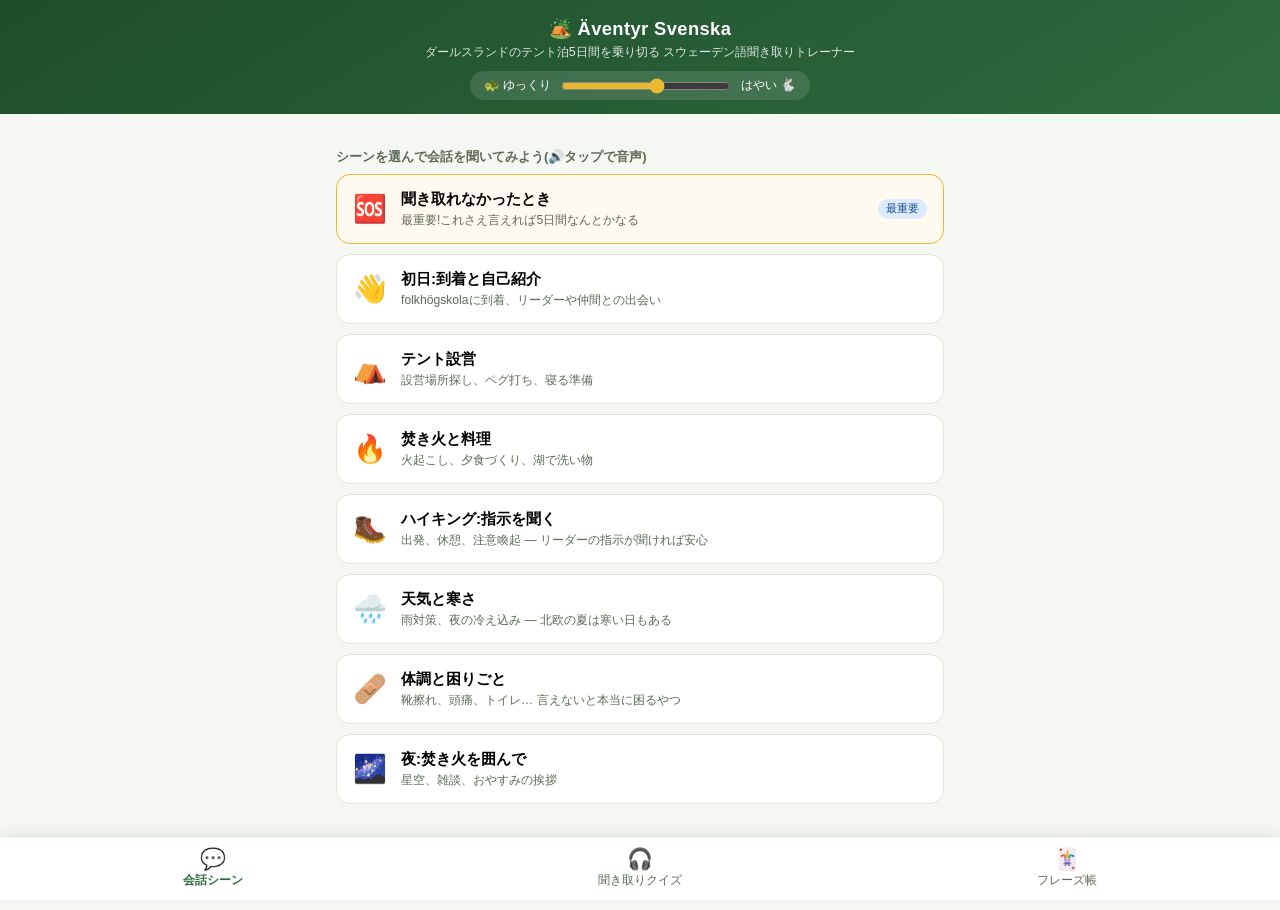
==== index.html @ bdb2df6c "スウェーデン語 野外会話トレーナー「Äventyr Svenska」を追加 Dalslands folkhögskola äventyrコースのテント泊5日間に向けた聞き取り練習アプリ。 - 会話シー" ====
<!DOCTYPE html>
<html lang="ja">
<head>
<meta charset="UTF-8">
<meta name="viewport" content="width=device-width, initial-scale=1.0">
<title>Äventyr Svenska — スウェーデン語 野外会話トレーナー</title>
<style>
  :root {
    --bg: #f4f7f2;
    --card: #ffffff;
    --ink: #23301f;
    --sub: #5c6b55;
    --forest: #2e6b3e;
    --forest-dark: #1f4d2c;
    --sky: #dbeafe;
    --accent: #e8b931;
    --danger: #c0392b;
    --line: #dde5d8;
    --radius: 14px;
    font-size: 16px;
  }
  * { box-sizing: border-box; margin: 0; padding: 0; }
  body {
    font-family: "Hiragino Sans", "Yu Gothic", "Noto Sans JP", sans-serif;
    background: var(--bg);
    color: var(--ink);
    min-height: 100vh;
    padding-bottom: 90px;
  }
  header {
    background: linear-gradient(150deg, var(--forest-dark), var(--forest));
    color: #fff;
    padding: 18px 16px 14px;
    text-align: center;
  }
  header h1 { font-size: 1.15rem; letter-spacing: .02em; }
  header p { font-size: .78rem; opacity: .85; margin-top: 4px; }

  .rate-bar {
    display: flex; align-items: center; justify-content: center; gap: 10px;
    background: rgba(255,255,255,.12); border-radius: 99px;
    padding: 6px 14px; margin: 10px auto 0; max-width: 340px;
    font-size: .78rem;
  }
  .rate-bar input { flex: 1; accent-color: var(--accent); }

  #voiceWarn {
    display: none;
    background: #fdf3d7; color: #7a5c00;
    font-size: .8rem; padding: 10px 14px; text-align: center;
    border-bottom: 1px solid #f0dfa8;
  }

  main { max-width: 640px; margin: 0 auto; padding: 16px; }

  nav.tabs {
    position: fixed; bottom: 0; left: 0; right: 0;
    display: flex; background: #fff;
    border-top: 1px solid var(--line);
    box-shadow: 0 -4px 16px rgba(0,0,0,.06);
    z-index: 10;
  }
  nav.tabs button {
    flex: 1; padding: 10px 4px 12px; border: none; background: none;
    font-size: .72rem; color: var(--sub); cursor: pointer;
    display: flex; flex-direction: column; align-items: center; gap: 2px;
    font-family: inherit;
  }
  nav.tabs button .ico { font-size: 1.3rem; }
  nav.tabs button.active { color: var(--forest); font-weight: 700; }

  .scene-list { display: grid; gap: 10px; }
  .scene-card {
    background: var(--card); border: 1px solid var(--line);
    border-radius: var(--radius); padding: 14px 16px;
    display: flex; align-items: center; gap: 14px;
    cursor: pointer; transition: transform .08s;
    text-align: left; width: 100%; font-family: inherit;
  }
  .scene-card:active { transform: scale(.98); }
  .scene-card .emoji { font-size: 1.7rem; }
  .scene-card h3 { font-size: .95rem; }
  .scene-card p { font-size: .76rem; color: var(--sub); margin-top: 2px; }
  .scene-card .badge {
    margin-left: auto; font-size: .68rem; background: var(--sky);
    color: #1e4e8c; border-radius: 99px; padding: 3px 8px; white-space: nowrap;
  }
  .scene-card.important { border-color: var(--accent); background: #fffaf0; }

  .back-btn {
    background: none; border: none; color: var(--forest);
    font-size: .85rem; cursor: pointer; margin-bottom: 12px; font-family: inherit;
    padding: 4px 0;
  }

  .dialog-line {
    display: flex; gap: 10px; margin-bottom: 14px;
  }
  .dialog-line.me { flex-direction: row-reverse; }
  .dialog-line .who {
    width: 40px; height: 40px; border-radius: 50%; flex-shrink: 0;
    display: flex; align-items: center; justify-content: center;
    font-size: 1.2rem; background: #e3ecdd;
  }
  .dialog-line.me .who { background: var(--sky); }
  .bubble {
    background: var(--card); border: 1px solid var(--line);
    border-radius: var(--radius); padding: 10px 12px; max-width: 82%;
  }
  .dialog-line.me .bubble { background: #eef6ff; border-color: #cfe3f7; }
  .bubble .sv { font-weight: 700; font-size: .95rem; line-height: 1.45; }
  .bubble .sv.hidden-sv { filter: blur(6px); user-select: none; }
  .bubble .ja { font-size: .78rem; color: var(--sub); margin-top: 4px; line-height: 1.5; }
  .bubble .ja.hidden-ja { display: none; }
  .bubble .note { font-size: .72rem; color: #8a6d1a; margin-top: 4px; background: #fdf6e0; border-radius: 6px; padding: 3px 7px; display: inline-block; }
  .bubble .tools { margin-top: 7px; display: flex; gap: 6px; }
  .tool-btn {
    border: 1px solid var(--line); background: #fff; border-radius: 8px;
    font-size: .78rem; padding: 4px 9px; cursor: pointer; font-family: inherit;
    color: var(--ink);
  }
  .tool-btn:active { background: #eef2ea; }

  .view-toggles { display: flex; gap: 8px; margin-bottom: 14px; flex-wrap: wrap; }
  .chip {
    border: 1px solid var(--line); background: #fff; border-radius: 99px;
    padding: 6px 13px; font-size: .78rem; cursor: pointer; font-family: inherit;
    color: var(--ink);
  }
  .chip.on { background: var(--forest); color: #fff; border-color: var(--forest); }

  .big-btn {
    display: block; width: 100%; padding: 15px; border: none;
    border-radius: var(--radius); background: var(--forest); color: #fff;
    font-size: 1rem; font-weight: 700; cursor: pointer; font-family: inherit;
    margin-top: 14px;
  }
  .big-btn:active { background: var(--forest-dark); }
  .big-btn.ghost { background: #fff; color: var(--forest); border: 2px solid var(--forest); }
  .big-btn:disabled { opacity: .45; }

  .quiz-box { background: var(--card); border: 1px solid var(--line); border-radius: var(--radius); padding: 20px 16px; }
  .quiz-progress { font-size: .78rem; color: var(--sub); text-align: center; margin-bottom: 12px; }
  .quiz-audio-btns { display: flex; gap: 10px; justify-content: center; margin: 14px 0 20px; }
  .quiz-audio-btns button {
    font-size: .9rem; padding: 12px 18px; border-radius: 12px;
    border: 1px solid var(--line); background: #fff; cursor: pointer; font-family: inherit;
  }
  .choices { display: grid; gap: 10px; }
  .choices button {
    padding: 13px 14px; border-radius: 12px; border: 1px solid var(--line);
    background: #fff; font-size: .88rem; text-align: left; cursor: pointer;
    font-family: inherit; line-height: 1.5; color: var(--ink);
  }
  .choices button.correct { background: #e5f5e5; border-color: #3f9d51; font-weight: 700; }
  .choices button.wrong { background: #fdeaea; border-color: var(--danger); }
  .quiz-reveal {
    margin-top: 16px; padding: 12px; background: #f2f7ef; border-radius: 10px;
    font-size: .88rem; line-height: 1.6;
  }
  .quiz-reveal .sv { font-weight: 700; color: var(--forest-dark); }
  .score-big { text-align: center; font-size: 2.4rem; font-weight: 800; color: var(--forest); margin: 10px 0; }
  .score-msg { text-align: center; font-size: .95rem; line-height: 1.7; }

  .flash-card {
    background: var(--card); border: 1px solid var(--line); border-radius: var(--radius);
    padding: 30px 20px; text-align: center; min-height: 230px;
    display: flex; flex-direction: column; justify-content: center; gap: 14px;
    cursor: pointer;
  }
  .flash-card .sv { font-size: 1.35rem; font-weight: 800; line-height: 1.5; color: var(--forest-dark); }
  .flash-card .ja { font-size: 1rem; color: var(--sub); }
  .flash-card .hint { font-size: .72rem; color: #a5b09d; }
  .flash-nav { display: flex; gap: 10px; margin-top: 12px; }
  .flash-nav button { flex: 1; }
  .flash-count { text-align: center; font-size: .78rem; color: var(--sub); margin-top: 10px; }

  .mic-result { margin-top: 12px; font-size: .85rem; text-align: center; min-height: 1.4em; }
  .mic-result .heard { color: var(--sub); }
  .mic-result .verdict { font-weight: 700; }

  .section-title { font-size: .82rem; color: var(--sub); margin: 18px 0 8px; font-weight: 700; }
  .hidden { display: none !important; }
</style>
</head>
<body>

<header>
  <h1>🏕️ Äventyr Svenska</h1>
  <p>ダールスランドのテント泊5日間を乗り切る スウェーデン語聞き取りトレーナー</p>
  <div class="rate-bar">
    <span>🐢 ゆっくり</span>
    <input type="range" id="rateSlider" min="0.5" max="1.2" step="0.1" value="0.9">
    <span>はやい 🐇</span>
  </div>
</header>

<div id="voiceWarn">⚠️ スウェーデン語の音声が見つかりません。Chrome / Edge / Safari の最新版で開くか、端末にスウェーデン語TTS音声を追加してください。</div>

<main id="app"></main>

<nav class="tabs">
  <button data-tab="scenes" class="active"><span class="ico">💬</span>会話シーン</button>
  <button data-tab="quiz"><span class="ico">🎧</span>聞き取りクイズ</button>
  <button data-tab="cards"><span class="ico">🃏</span>フレーズ帳</button>
</nav>

<script>
/* ============================================================
   会話データ — Dalsland äventyr コース テント泊5日間を想定
   speaker: L = ledare(リーダー), K = kompis(仲間), M = me(自分)
   ============================================================ */
const SCENES = [
  {
    id: "survival",
    emoji: "🆘",
    title: "聞き取れなかったとき",
    desc: "最重要!これさえ言えれば5日間なんとかなる",
    important: true,
    lines: [
      { s: "L", sv: "Glöm inte att packa ner stormköket!", ja: "ストームコンロ(携帯コンロ)をしまうのを忘れないでね!" },
      { s: "M", sv: "Förlåt, jag förstår inte. Kan du prata lite långsammare?", ja: "ごめんなさい、わかりません。もう少しゆっくり話してもらえますか?" },
      { s: "L", sv: "Storm-köket. Du vet, den vi lagar mat på.", ja: "ストーム・コンロ。ほら、料理に使うあれだよ。" },
      { s: "M", sv: "Vad betyder \"packa ner\"?", ja: "「packa ner」ってどういう意味ですか?" },
      { s: "L", sv: "Att lägga den i ryggsäcken.", ja: "リュックサックに入れるってこと。" },
      { s: "M", sv: "Ah, nu förstår jag! Menar du så här?", ja: "ああ、わかりました!こういうことですか?" },
      { s: "L", sv: "Precis! Bra jobbat.", ja: "その通り!よくできました。" },
      { s: "M", sv: "Kan du säga det igen?", ja: "もう一度言ってもらえますか?", note: "困ったらとにかくこれ!" },
      { s: "M", sv: "Kan du visa mig?", ja: "(実際に)やって見せてもらえますか?", note: "野外活動では言葉より実演が早い" },
      { s: "M", sv: "Jag talar bara lite svenska, men jag lär mig!", ja: "スウェーデン語は少ししか話せません、でも勉強中です!" }
    ]
  },
  {
    id: "arrival",
    emoji: "👋",
    title: "初日:到着と自己紹介",
    desc: "folkhögskolaに到着、リーダーや仲間との出会い",
    lines: [
      { s: "L", sv: "Hej och välkommen till Dalslands folkhögskola!", ja: "こんにちは、ダールスランド国民高等学校へようこそ!" },
      { s: "M", sv: "Tack så mycket! Jag kommer från Japan. Trevligt att träffas!", ja: "ありがとうございます!日本から来ました。はじめまして!" },
      { s: "L", sv: "Vad kul! Har du rest länge?", ja: "いいね!長旅だった?" },
      { s: "M", sv: "Ja, det var en lång resa, men jag är så glad att vara här.", ja: "はい、長旅でしたが、ここに来られてすごく嬉しいです。" },
      { s: "L", sv: "Imorgon åker vi ut i skogen och tältar i fem dagar.", ja: "明日から森に出て5日間テント泊するよ。" },
      { s: "M", sv: "Spännande! Men jag är lite nervös.", ja: "ワクワクします!でもちょっと緊張してます。" },
      { s: "L", sv: "Ingen fara, vi hjälps åt.", ja: "心配いらないよ、みんなで助け合うから。", note: "\"Ingen fara\" = 大丈夫・問題ない(超頻出)" },
      { s: "K", sv: "Hej! Jag heter Elsa. Vilket kul att du är med!", ja: "やあ!私はエルサ。一緒で嬉しいな!" },
      { s: "M", sv: "Hej Elsa! Vi ses imorgon!", ja: "やあエルサ!また明日ね!" }
    ]
  },
  {
    id: "tent",
    emoji: "⛺",
    title: "テント設営",
    desc: "設営場所探し、ペグ打ち、寝る準備",
    lines: [
      { s: "L", sv: "Var ska vi slå upp tältet?", ja: "テントはどこに張ろうか?", note: "slå upp tältet = テントを張る" },
      { s: "K", sv: "Här är det plant och torrt.", ja: "ここは平らで乾いてるよ。" },
      { s: "L", sv: "Kan du hålla i tältpinnarna?", ja: "ペグを持っていてくれる?" },
      { s: "M", sv: "Visst! Var ska den här sitta?", ja: "もちろん!これはどこに刺せばいい?" },
      { s: "K", sv: "Var är min sovsäck?", ja: "私の寝袋どこ?" },
      { s: "L", sv: "Glöm inte liggunderlaget, annars fryser du i natt.", ja: "マットを忘れないで、じゃないと夜凍えるよ。" },
      { s: "M", sv: "Kan jag låna din pannlampa?", ja: "ヘッドランプ借りてもいい?", note: "Kan jag låna...? = 借りるときの万能フレーズ" },
      { s: "L", sv: "Det börjar bli mörkt, vi måste skynda oss.", ja: "暗くなってきた、急がないと。" },
      { s: "M", sv: "Klart! Tältet står.", ja: "完成!テント立ったよ。" }
    ]
  },
  {
    id: "food",
    emoji: "🔥",
    title: "焚き火と料理",
    desc: "火起こし、夕食づくり、湖で洗い物",
    lines: [
      { s: "L", sv: "Vem gör upp elden ikväll?", ja: "今夜は誰が火を起こす?" },
      { s: "M", sv: "Jag kan hämta ved!", ja: "私が薪を取ってきます!" },
      { s: "K", sv: "Vad ska vi laga till middag?", ja: "夕食は何を作ろうか?" },
      { s: "L", sv: "Pasta med grönsaker. Kan du skicka saltet?", ja: "野菜パスタだよ。塩を取ってくれる?", note: "Kan du skicka...? = 〜を取って(回して)くれる?" },
      { s: "M", sv: "Här får du. Det luktar jättegott!", ja: "はいどうぞ。すっごくいい匂い!" },
      { s: "L", sv: "Maten är klar! Kom och ät!", ja: "ご飯できたよ!食べにおいで!" },
      { s: "M", sv: "Det här är jättegott!", ja: "これ、めちゃくちゃおいしい!" },
      { s: "K", sv: "Vill du ha mer?", ja: "おかわりいる?" },
      { s: "M", sv: "Ja tack, gärna!", ja: "はい、ぜひ!", note: "gärna = 喜んで(誘いを受けるときの定番)" },
      { s: "L", sv: "Sen måste vi diska i sjön.", ja: "そのあと湖で洗い物しなきゃね。" }
    ]
  },
  {
    id: "hike",
    emoji: "🥾",
    title: "ハイキング:指示を聞く",
    desc: "出発、休憩、注意喚起 — リーダーの指示が聞ければ安心",
    lines: [
      { s: "L", sv: "Nu går vi! Häng med!", ja: "さあ出発!ついてきて!" },
      { s: "L", sv: "Packa din ryggsäck och fyll på vatten.", ja: "リュックを詰めて、水を補充して。" },
      { s: "M", sv: "Hur långt är det kvar?", ja: "あとどのくらいですか?", note: "疲れたときの必須フレーズ" },
      { s: "L", sv: "Ungefär fem kilometer. Vi tar en paus om en kvart.", ja: "だいたい5キロ。15分後に休憩にしよう。", note: "en kvart = 15分" },
      { s: "L", sv: "Drick mycket vatten!", ja: "水をたくさん飲んで!" },
      { s: "L", sv: "Akta dig, det är halt här!", ja: "気をつけて、ここ滑るよ!", note: "Akta dig! = 危ない!気をつけて!(聞き逃し厳禁)" },
      { s: "M", sv: "Jag behöver vila lite.", ja: "少し休みたいです。" },
      { s: "K", sv: "Titta! Vilken fin utsikt!", ja: "見て!なんていい景色!" },
      { s: "L", sv: "Vi är snart framme.", ja: "もうすぐ着くよ。" }
    ]
  },
  {
    id: "weather",
    emoji: "🌧️",
    title: "天気と寒さ",
    desc: "雨対策、夜の冷え込み — 北欧の夏は寒い日もある",
    lines: [
      { s: "L", sv: "Det kommer att regna ikväll.", ja: "今夜は雨が降るよ。" },
      { s: "L", sv: "Ta på dig regnjackan.", ja: "レインジャケットを着て。", note: "Ta på dig... = 〜を着なさい(指示の定番形)" },
      { s: "M", sv: "Jag fryser. Har du en extra tröja?", ja: "寒いです。予備のセーターありますか?" },
      { s: "K", sv: "Javisst, här. Den är varm.", ja: "もちろん、はい。これ暖かいよ。" },
      { s: "L", sv: "Det blir kallt i natt, kanske fem grader.", ja: "今夜は冷えるよ、5度くらいかも。" },
      { s: "M", sv: "Oj! Då sover jag med mössa.", ja: "えっ!じゃあニット帽かぶって寝ます。" },
      { s: "L", sv: "Imorgon blir det sol, säger de.", ja: "明日は晴れるらしいよ。" },
      { s: "M", sv: "Skönt! Jag hoppas det.", ja: "よかった!そうだといいな。" }
    ]
  },
  {
    id: "health",
    emoji: "🩹",
    title: "体調と困りごと",
    desc: "靴擦れ、頭痛、トイレ… 言えないと本当に困るやつ",
    lines: [
      { s: "M", sv: "Jag mår inte så bra.", ja: "ちょっと気分がよくないです。", note: "må bra/dåligt = 体調・気分が良い/悪い" },
      { s: "L", sv: "Vad är det? Har du ont någonstans?", ja: "どうした?どこか痛いの?" },
      { s: "M", sv: "Jag har ont i huvudet.", ja: "頭が痛いです。", note: "ont i magen=お腹 / ont i foten=足 に入れ替えOK" },
      { s: "L", sv: "Sätt dig och drick lite vatten.", ja: "座って、水を少し飲んで。" },
      { s: "M", sv: "Jag har fått skavsår.", ja: "靴擦れができました。" },
      { s: "L", sv: "Var är första hjälpen-lådan?", ja: "救急箱はどこだっけ?" },
      { s: "M", sv: "Var kan man gå på toa?", ja: "トイレはどこでできますか?", note: "森では大事な質問" },
      { s: "L", sv: "Bakom de där träden. Ta med spaden!", ja: "あの木の後ろでね。スコップ持っていって!" },
      { s: "M", sv: "Tack för hjälpen! Nu mår jag bättre.", ja: "助けてくれてありがとう!もう良くなりました。" }
    ]
  },
  {
    id: "night",
    emoji: "🌌",
    title: "夜:焚き火を囲んで",
    desc: "星空、雑談、おやすみの挨拶",
    lines: [
      { s: "K", sv: "Vilken mysig kväll!", ja: "なんて心地いい夜!", note: "mysig = スウェーデン人が大好きな言葉「居心地いい」" },
      { s: "M", sv: "Titta på stjärnorna! Så vackert!", ja: "星を見て!すごくきれい!" },
      { s: "K", sv: "Hur säger man \"stjärna\" på japanska?", ja: "「stjärna(星)」って日本語でなんて言うの?" },
      { s: "M", sv: "Det heter \"hoshi\".", ja: "「ほし」って言うんだよ。", note: "Det heter... = 〜と言います" },
      { s: "L", sv: "Vi ska upp tidigt imorgon.", ja: "明日は早起きだよ。" },
      { s: "M", sv: "Jag är jättetrött. Jag går och lägger mig.", ja: "すごく疲れた。もう寝ますね。" },
      { s: "K", sv: "God natt! Sov gott!", ja: "おやすみ!よく寝てね!" },
      { s: "M", sv: "Detsamma! Vi ses imorgon.", ja: "そちらもね!また明日。", note: "Detsamma = あなたもね(挨拶を返す万能語)" }
    ]
  }
];

/* 単語カード(道具・自然) */
const VOCAB = [
  { sv: "ett tält", ja: "テント" },
  { sv: "en sovsäck", ja: "寝袋" },
  { sv: "ett liggunderlag", ja: "スリーピングマット" },
  { sv: "en ryggsäck", ja: "リュックサック" },
  { sv: "ett stormkök", ja: "携帯コンロ" },
  { sv: "en pannlampa", ja: "ヘッドランプ" },
  { sv: "en regnjacka", ja: "レインジャケット" },
  { sv: "myggmedel", ja: "虫除けスプレー(蚊よけ)" },
  { sv: "en karta och en kompass", ja: "地図とコンパス" },
  { sv: "ved och eld", ja: "薪と火" },
  { sv: "en sjö", ja: "湖" },
  { sv: "en skog", ja: "森" },
  { sv: "regn", ja: "雨" },
  { sv: "frukost, lunch, middag", ja: "朝食、昼食、夕食" },
  { sv: "en kvart", ja: "15分" },
  { sv: "vänster / höger / rakt fram", ja: "左 / 右 / まっすぐ" }
];

/* ============================================================
   音声 (Web Speech API)
   ============================================================ */
let svVoice = null;
function pickVoice() {
  const voices = speechSynthesis.getVoices();
  svVoice = voices.find(v => /^sv/i.test(v.lang)) || null;
  document.getElementById("voiceWarn").style.display =
    (voices.length > 0 && !svVoice) ? "block" : "none";
}
if ("speechSynthesis" in window) {
  pickVoice();
  speechSynthesis.onvoiceschanged = pickVoice;
}

function getRate() { return parseFloat(document.getElementById("rateSlider").value); }

function speak(text, rateOverride) {
  if (!("speechSynthesis" in window)) return;
  speechSynthesis.cancel();
  const u = new SpeechSynthesisUtterance(text);
  u.lang = "sv-SE";
  if (svVoice) u.voice = svVoice;
  u.rate = rateOverride ?? getRate();
  speechSynthesis.speak(u);
}

/* ============================================================
   発音チェック (SpeechRecognition, 対応ブラウザのみ)
   ============================================================ */
const SR = window.SpeechRecognition || window.webkitSpeechRecognition;
function normalize(s) {
  return s.toLowerCase().replace(/[.,!?"“”'’\-]/g, " ").replace(/\s+/g, " ").trim();
}
function similarity(a, b) {
  const wa = normalize(a).split(" "), wb = normalize(b).split(" ");
  if (!wa.length || !wb.length) return 0;
  const setB = new Set(wb);
  const hit = wa.filter(w => setB.has(w)).length;
  return hit / Math.max(wa.length, wb.length);
}
function listenAndCheck(target, resultEl) {
  if (!SR) { resultEl.innerHTML = "<span class='verdict'>このブラウザは音声認識非対応です(Chrome推奨)</span>"; return; }
  const rec = new SR();
  rec.lang = "sv-SE";
  rec.interimResults = false;
  resultEl.innerHTML = "🎙️ 話してください…";
  rec.onresult = e => {
    const heard = e.results[0][0].transcript;
    const sim = similarity(target, heard);
    let verdict, color;
    if (sim >= 0.8)      { verdict = "🎉 Perfekt!(完璧!)"; color = "#2e6b3e"; }
    else if (sim >= 0.5) { verdict = "👍 Bra!(いい感じ、もう一回)"; color = "#8a6d1a"; }
    else                 { verdict = "💪 En gång till!(もう一度挑戦)"; color = "#c0392b"; }
    resultEl.innerHTML =
      `<div class="heard">聞き取り結果: ${heard}</div><div class="verdict" style="color:${color}">${verdict}</div>`;
  };
  rec.onerror = () => { resultEl.innerHTML = "<span class='verdict'>うまく聞き取れませんでした。もう一度どうぞ。</span>"; };
  rec.start();
}

/* ============================================================
   全フレーズプール(クイズ・フレーズ帳用)
   ============================================================ */
const ALL_LINES = SCENES.flatMap(sc => sc.lines.map(l => ({ ...l, scene: sc.title })));

/* ============================================================
   画面描画
   ============================================================ */
const app = document.getElementById("app");
let currentTab = "scenes";

document.querySelectorAll("nav.tabs button").forEach(btn => {
  btn.addEventListener("click", () => {
    document.querySelectorAll("nav.tabs button").forEach(b => b.classList.remove("active"));
    btn.classList.add("active");
    currentTab = btn.dataset.tab;
    speechSynthesis.cancel();
    render();
  });
});

function render() {
  if (currentTab === "scenes") renderSceneList();
  else if (currentTab === "quiz") renderQuizStart();
  else renderCards();
}

/* ---------- 会話シーン ---------- */
function renderSceneList() {
  app.innerHTML = `
    <div class="section-title">シーンを選んで会話を聞いてみよう(🔊タップで音声)</div>
    <div class="scene-list">
      ${SCENES.map(sc => `
        <button class="scene-card ${sc.important ? "important" : ""}" data-scene="${sc.id}">
          <span class="emoji">${sc.emoji}</span>
          <span><h3>${sc.title}</h3><p>${sc.desc}</p></span>
          ${sc.important ? '<span class="badge">最重要</span>' : ""}
        </button>`).join("")}
    </div>`;
  app.querySelectorAll("[data-scene]").forEach(el =>
    el.addEventListener("click", () => renderScene(el.dataset.scene)));
}

const speakerIcon = { L: "🧭", K: "🧑‍🤝‍🧑", M: "🙋" };
const speakerName = { L: "リーダー", K: "仲間", M: "自分" };

function renderScene(id) {
  const sc = SCENES.find(s => s.id === id);
  let hideSv = false, hideJa = false;

  function draw() {
    app.innerHTML = `
      <button class="back-btn">← シーン一覧へ</button>
      <h2 style="font-size:1.05rem;margin-bottom:4px">${sc.emoji} ${sc.title}</h2>
      <p style="font-size:.78rem;color:var(--sub);margin-bottom:12px">${sc.desc}</p>
      <div class="view-toggles">
        <button class="chip ${hideSv ? "on" : ""}" id="tgSv">🙈 スウェーデン語を隠す(耳だけ)</button>
        <button class="chip ${hideJa ? "on" : ""}" id="tgJa">🇯🇵 日本語を隠す</button>
        <button class="chip" id="playAll">▶️ 通しで聞く</button>
      </div>
      ${sc.lines.map((l, i) => `
        <div class="dialog-line ${l.s === "M" ? "me" : ""}">
          <div class="who" title="${speakerName[l.s]}">${speakerIcon[l.s]}</div>
          <div class="bubble">
            <div class="sv ${hideSv ? "hidden-sv" : ""}" data-i="${i}">${l.sv}</div>
            <div class="ja ${hideJa ? "hidden-ja" : ""}">${l.ja}</div>
            ${l.note ? `<div class="note">💡 ${l.note}</div>` : ""}
            <div class="tools">
              <button class="tool-btn play" data-i="${i}">🔊</button>
              <button class="tool-btn slow" data-i="${i}">🐢</button>
            </div>
          </div>
        </div>`).join("")}`;

    app.querySelector(".back-btn").addEventListener("click", renderSceneList);
    app.querySelector("#tgSv").addEventListener("click", () => { hideSv = !hideSv; draw(); });
    app.querySelector("#tgJa").addEventListener("click", () => { hideJa = !hideJa; draw(); });
    app.querySelectorAll(".play").forEach(b => b.addEventListener("click", () => speak(sc.lines[b.dataset.i].sv)));
    app.querySelectorAll(".slow").forEach(b => b.addEventListener("click", () => speak(sc.lines[b.dataset.i].sv, 0.55)));
    // ブラー中のセリフはタップで一時表示
    app.querySelectorAll(".sv.hidden-sv").forEach(el =>
      el.addEventListener("click", () => el.classList.remove("hidden-sv")));
    app.querySelector("#playAll").addEventListener("click", () => playAll(sc.lines));
  }
  draw();
}

function playAll(lines) {
  speechSynthesis.cancel();
  let i = 0;
  function next() {
    if (i >= lines.length) return;
    const u = new SpeechSynthesisUtterance(lines[i].sv);
    u.lang = "sv-SE";
    if (svVoice) u.voice = svVoice;
    u.rate = getRate();
    u.onend = () => { i++; setTimeout(next, 550); };
    speechSynthesis.speak(u);
  }
  next();
}

/* ---------- 聞き取りクイズ ---------- */
const QUIZ_LEN = 10;
let quiz = null;

function renderQuizStart() {
  app.innerHTML = `
    <div class="quiz-box" style="text-align:center">
      <div style="font-size:2.6rem">🎧</div>
      <h2 style="font-size:1.05rem;margin:10px 0 6px">聞き取りクイズ</h2>
      <p style="font-size:.85rem;color:var(--sub);line-height:1.7">
        スウェーデン語の音声だけを聞いて、<br>意味を4択から選ぼう。全${QUIZ_LEN}問。<br>
        テキストは答えるまで見えません。
      </p>
      <button class="big-btn" id="startQuiz">スタート!</button>
    </div>`;
  app.querySelector("#startQuiz").addEventListener("click", startQuiz);
}

function startQuiz() {
  const pool = [...ALL_LINES].sort(() => Math.random() - 0.5).slice(0, QUIZ_LEN);
  quiz = { pool, idx: 0, score: 0 };
  renderQuestion();
}

function renderQuestion() {
  const q = quiz.pool[quiz.idx];
  // 誤答選択肢:他の行から3つ
  const wrongs = ALL_LINES.filter(l => l.ja !== q.ja)
    .sort(() => Math.random() - 0.5).slice(0, 3).map(l => l.ja);
  const choices = [q.ja, ...wrongs].sort(() => Math.random() - 0.5);

  app.innerHTML = `
    <div class="quiz-box">
      <div class="quiz-progress">第 ${quiz.idx + 1} / ${QUIZ_LEN} 問 ・ 正解 ${quiz.score}</div>
      <p style="text-align:center;font-size:.85rem;color:var(--sub)">音声を聞いて意味を選ぼう</p>
      <div class="quiz-audio-btns">
        <button id="qPlay">🔊 再生</button>
        <button id="qSlow">🐢 ゆっくり</button>
      </div>
      <div class="choices">
        ${choices.map(c => `<button data-ja="${c.replace(/"/g, "&quot;")}">${c}</button>`).join("")}
      </div>
      <div id="qReveal"></div>
    </div>`;

  const play = () => speak(q.sv);
  app.querySelector("#qPlay").addEventListener("click", play);
  app.querySelector("#qSlow").addEventListener("click", () => speak(q.sv, 0.55));
  setTimeout(play, 350); // 自動再生

  app.querySelectorAll(".choices button").forEach(btn => {
    btn.addEventListener("click", () => {
      const isRight = btn.dataset.ja === q.ja;
      if (isRight) quiz.score++;
      app.querySelectorAll(".choices button").forEach(b => {
        b.disabled = true;
        if (b.dataset.ja === q.ja) b.classList.add("correct");
        else if (b === btn) b.classList.add("wrong");
      });
      const rev = app.querySelector("#qReveal");
      rev.innerHTML = `
        <div class="quiz-reveal">
          ${isRight ? "⭕ Rätt!(正解!)" : "❌ Fel…(残念)"}<br>
          <span class="sv">${q.sv}</span><br>${q.ja}
          <div style="font-size:.72rem;color:var(--sub);margin-top:4px">シーン: ${q.scene}</div>
        </div>
        <button class="big-btn" id="qNext">${quiz.idx + 1 < QUIZ_LEN ? "次の問題 →" : "結果を見る 🏁"}</button>`;
      rev.querySelector("#qNext").addEventListener("click", () => {
        quiz.idx++;
        if (quiz.idx < QUIZ_LEN) renderQuestion();
        else renderQuizResult();
      });
    });
  });
}

function renderQuizResult() {
  const s = quiz.score;
  let msg;
  if (s >= 9)      msg = "🌟 Fantastiskt! もう森に行っても大丈夫。<br>Du är redo för äventyret!";
  else if (s >= 7) msg = "🔥 Jättebra! かなり聞き取れてる。<br>苦手なシーンだけ復習しよう。";
  else if (s >= 4) msg = "🌲 Bra början! 会話シーンを🙈モード(耳だけ)で<br>聞き込んでからまた挑戦!";
  else             msg = "☕ Ta det lugnt!(あせらないで)<br>まずは🆘「聞き取れなかったとき」から始めよう。";
  app.innerHTML = `
    <div class="quiz-box" style="text-align:center">
      <h2 style="font-size:1rem">結果発表</h2>
      <div class="score-big">${s} / ${QUIZ_LEN}</div>
      <p class="score-msg">${msg}</p>
      <button class="big-btn" id="again">もう一回挑戦</button>
      <button class="big-btn ghost" id="toScenes">会話シーンで復習する</button>
    </div>`;
  app.querySelector("#again").addEventListener("click", startQuiz);
  app.querySelector("#toScenes").addEventListener("click", () => {
    document.querySelector('[data-tab="scenes"]').click();
  });
}

/* ---------- フレーズ帳(フラッシュカード) ---------- */
let deck = null, deckIdx = 0, flipped = false;

function renderCards() {
  app.innerHTML = `
    <div class="section-title">デッキを選ぼう</div>
    <div class="view-toggles">
      <button class="chip on" data-deck="phrases">💬 会話フレーズ (${ALL_LINES.length})</button>
      <button class="chip" data-deck="vocab">🎒 野外の単語 (${VOCAB.length})</button>
    </div>
    <div id="cardArea"></div>`;
  const chips = app.querySelectorAll("[data-deck]");
  chips.forEach(ch => ch.addEventListener("click", () => {
    chips.forEach(c => c.classList.remove("on"));
    ch.classList.add("on");
    loadDeck(ch.dataset.deck);
  }));
  loadDeck("phrases");
}

function loadDeck(kind) {
  const src = kind === "vocab" ? VOCAB : ALL_LINES;
  deck = [...src].sort(() => Math.random() - 0.5);
  deckIdx = 0; flipped = false;
  drawCard();
}

function drawCard() {
  const c = deck[deckIdx];
  const area = document.getElementById("cardArea");
  area.innerHTML = `
    <div class="flash-card" id="card">
      <div class="sv">${c.sv}</div>
      ${flipped
        ? `<div class="ja">${c.ja}</div>${c.note ? `<div class="hint">💡 ${c.note}</div>` : ""}`
        : `<div class="hint">タップで意味を表示</div>`}
    </div>
    <div class="flash-nav">
      <button class="tool-btn" id="cPlay" style="padding:12px">🔊 再生</button>
      <button class="tool-btn" id="cSlow" style="padding:12px">🐢 ゆっくり</button>
      <button class="tool-btn" id="cMic" style="padding:12px">🎙️ 発音チェック</button>
    </div>
    <div class="mic-result" id="micResult"></div>
    <div class="flash-nav">
      <button class="tool-btn" id="cPrev" style="padding:12px">← 前へ</button>
      <button class="tool-btn" id="cNext" style="padding:12px;background:var(--forest);color:#fff;border-color:var(--forest)">次へ →</button>
    </div>
    <div class="flash-count">${deckIdx + 1} / ${deck.length}(シャッフル済み)</div>`;

  area.querySelector("#card").addEventListener("click", () => { flipped = !flipped; drawCard(); });
  area.querySelector("#cPlay").addEventListener("click", () => speak(c.sv));
  area.querySelector("#cSlow").addEventListener("click", () => speak(c.sv, 0.55));
  area.querySelector("#cMic").addEventListener("click", () =>
    listenAndCheck(c.sv, document.getElementById("micResult")));
  area.querySelector("#cPrev").addEventListener("click", () => {
    deckIdx = (deckIdx - 1 + deck.length) % deck.length; flipped = false; drawCard();
  });
  area.querySelector("#cNext").addEventListener("click", () => {
    deckIdx = (deckIdx + 1) % deck.length; flipped = false; drawCard();
  });
  speak(c.sv);
}

/* 初期表示 */
render();
</script>
</body>
</html>
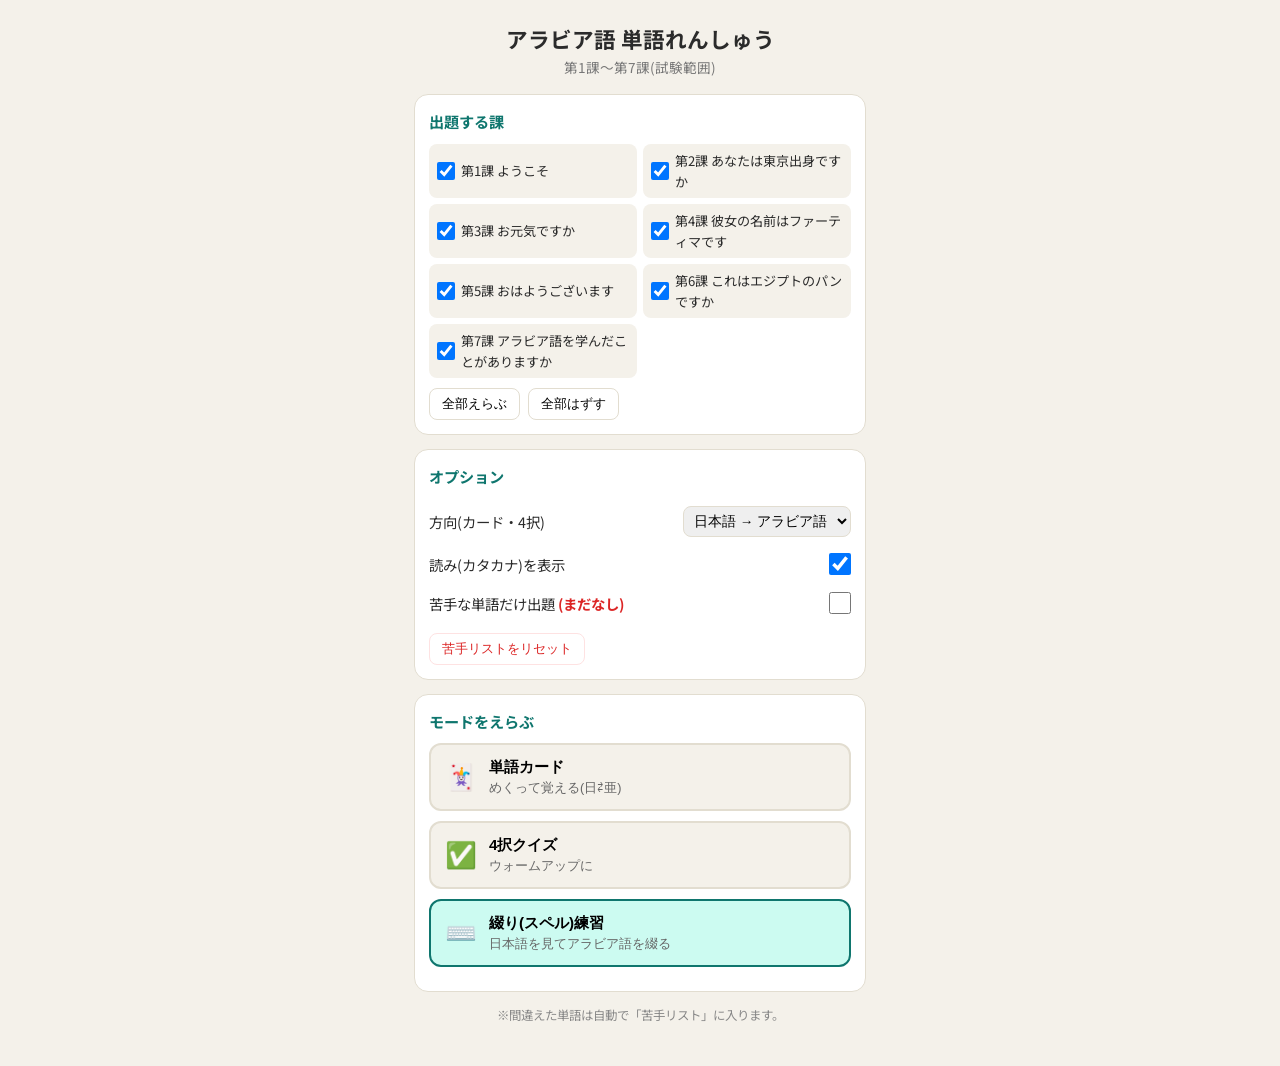
==== commit 68be4b3e: "アラビア語単語練習アプリを追加(第1課〜第7課) - 単語カード・4択クイズ・綴り(スペル)練習の3モード - 画面内アラビア文字キーボードで綴り入力、ハラカット無視の文字判定 - 間違えた文字を文字" ====
--- a/index.html
+++ b/index.html
@@ -2,699 +2,151 @@
 <html lang="ja">
 <head>
 <meta charset="UTF-8">
-<meta name="viewport" content="width=device-width, initial-scale=1.0">
-<title>Äventyr Svenska — スウェーデン語 野外会話トレーナー</title>
-<style>
-  :root {
-    --bg: #f4f7f2;
-    --card: #ffffff;
-    --ink: #23301f;
-    --sub: #5c6b55;
-    --forest: #2e6b3e;
-    --forest-dark: #1f4d2c;
-    --sky: #dbeafe;
-    --accent: #e8b931;
-    --danger: #c0392b;
-    --line: #dde5d8;
-    --radius: 14px;
-    font-size: 16px;
-  }
-  * { box-sizing: border-box; margin: 0; padding: 0; }
-  body {
-    font-family: "Hiragino Sans", "Yu Gothic", "Noto Sans JP", sans-serif;
-    background: var(--bg);
-    color: var(--ink);
-    min-height: 100vh;
-    padding-bottom: 90px;
-  }
-  header {
-    background: linear-gradient(150deg, var(--forest-dark), var(--forest));
-    color: #fff;
-    padding: 18px 16px 14px;
-    text-align: center;
-  }
-  header h1 { font-size: 1.15rem; letter-spacing: .02em; }
-  header p { font-size: .78rem; opacity: .85; margin-top: 4px; }
-
-  .rate-bar {
-    display: flex; align-items: center; justify-content: center; gap: 10px;
-    background: rgba(255,255,255,.12); border-radius: 99px;
-    padding: 6px 14px; margin: 10px auto 0; max-width: 340px;
-    font-size: .78rem;
-  }
-  .rate-bar input { flex: 1; accent-color: var(--accent); }
-
-  #voiceWarn {
-    display: none;
-    background: #fdf3d7; color: #7a5c00;
-    font-size: .8rem; padding: 10px 14px; text-align: center;
-    border-bottom: 1px solid #f0dfa8;
-  }
-
-  main { max-width: 640px; margin: 0 auto; padding: 16px; }
-
-  nav.tabs {
-    position: fixed; bottom: 0; left: 0; right: 0;
-    display: flex; background: #fff;
-    border-top: 1px solid var(--line);
-    box-shadow: 0 -4px 16px rgba(0,0,0,.06);
-    z-index: 10;
-  }
-  nav.tabs button {
-    flex: 1; padding: 10px 4px 12px; border: none; background: none;
-    font-size: .72rem; color: var(--sub); cursor: pointer;
-    display: flex; flex-direction: column; align-items: center; gap: 2px;
-    font-family: inherit;
-  }
-  nav.tabs button .ico { font-size: 1.3rem; }
-  nav.tabs button.active { color: var(--forest); font-weight: 700; }
-
-  .scene-list { display: grid; gap: 10px; }
-  .scene-card {
-    background: var(--card); border: 1px solid var(--line);
-    border-radius: var(--radius); padding: 14px 16px;
-    display: flex; align-items: center; gap: 14px;
-    cursor: pointer; transition: transform .08s;
-    text-align: left; width: 100%; font-family: inherit;
-  }
-  .scene-card:active { transform: scale(.98); }
-  .scene-card .emoji { font-size: 1.7rem; }
-  .scene-card h3 { font-size: .95rem; }
-  .scene-card p { font-size: .76rem; color: var(--sub); margin-top: 2px; }
-  .scene-card .badge {
-    margin-left: auto; font-size: .68rem; background: var(--sky);
-    color: #1e4e8c; border-radius: 99px; padding: 3px 8px; white-space: nowrap;
-  }
-  .scene-card.important { border-color: var(--accent); background: #fffaf0; }
-
-  .back-btn {
-    background: none; border: none; color: var(--forest);
-    font-size: .85rem; cursor: pointer; margin-bottom: 12px; font-family: inherit;
-    padding: 4px 0;
-  }
-
-  .dialog-line {
-    display: flex; gap: 10px; margin-bottom: 14px;
-  }
-  .dialog-line.me { flex-direction: row-reverse; }
-  .dialog-line .who {
-    width: 40px; height: 40px; border-radius: 50%; flex-shrink: 0;
-    display: flex; align-items: center; justify-content: center;
-    font-size: 1.2rem; background: #e3ecdd;
-  }
-  .dialog-line.me .who { background: var(--sky); }
-  .bubble {
-    background: var(--card); border: 1px solid var(--line);
-    border-radius: var(--radius); padding: 10px 12px; max-width: 82%;
-  }
-  .dialog-line.me .bubble { background: #eef6ff; border-color: #cfe3f7; }
-  .bubble .sv { font-weight: 700; font-size: .95rem; line-height: 1.45; }
-  .bubble .sv.hidden-sv { filter: blur(6px); user-select: none; }
-  .bubble .ja { font-size: .78rem; color: var(--sub); margin-top: 4px; line-height: 1.5; }
-  .bubble .ja.hidden-ja { display: none; }
-  .bubble .note { font-size: .72rem; color: #8a6d1a; margin-top: 4px; background: #fdf6e0; border-radius: 6px; padding: 3px 7px; display: inline-block; }
-  .bubble .tools { margin-top: 7px; display: flex; gap: 6px; }
-  .tool-btn {
-    border: 1px solid var(--line); background: #fff; border-radius: 8px;
-    font-size: .78rem; padding: 4px 9px; cursor: pointer; font-family: inherit;
-    color: var(--ink);
-  }
-  .tool-btn:active { background: #eef2ea; }
-
-  .view-toggles { display: flex; gap: 8px; margin-bottom: 14px; flex-wrap: wrap; }
-  .chip {
-    border: 1px solid var(--line); background: #fff; border-radius: 99px;
-    padding: 6px 13px; font-size: .78rem; cursor: pointer; font-family: inherit;
-    color: var(--ink);
-  }
-  .chip.on { background: var(--forest); color: #fff; border-color: var(--forest); }
-
-  .big-btn {
-    display: block; width: 100%; padding: 15px; border: none;
-    border-radius: var(--radius); background: var(--forest); color: #fff;
-    font-size: 1rem; font-weight: 700; cursor: pointer; font-family: inherit;
-    margin-top: 14px;
-  }
-  .big-btn:active { background: var(--forest-dark); }
-  .big-btn.ghost { background: #fff; color: var(--forest); border: 2px solid var(--forest); }
-  .big-btn:disabled { opacity: .45; }
-
-  .quiz-box { background: var(--card); border: 1px solid var(--line); border-radius: var(--radius); padding: 20px 16px; }
-  .quiz-progress { font-size: .78rem; color: var(--sub); text-align: center; margin-bottom: 12px; }
-  .quiz-audio-btns { display: flex; gap: 10px; justify-content: center; margin: 14px 0 20px; }
-  .quiz-audio-btns button {
-    font-size: .9rem; padding: 12px 18px; border-radius: 12px;
-    border: 1px solid var(--line); background: #fff; cursor: pointer; font-family: inherit;
-  }
-  .choices { display: grid; gap: 10px; }
-  .choices button {
-    padding: 13px 14px; border-radius: 12px; border: 1px solid var(--line);
-    background: #fff; font-size: .88rem; text-align: left; cursor: pointer;
-    font-family: inherit; line-height: 1.5; color: var(--ink);
-  }
-  .choices button.correct { background: #e5f5e5; border-color: #3f9d51; font-weight: 700; }
-  .choices button.wrong { background: #fdeaea; border-color: var(--danger); }
-  .quiz-reveal {
-    margin-top: 16px; padding: 12px; background: #f2f7ef; border-radius: 10px;
-    font-size: .88rem; line-height: 1.6;
-  }
-  .quiz-reveal .sv { font-weight: 700; color: var(--forest-dark); }
-  .score-big { text-align: center; font-size: 2.4rem; font-weight: 800; color: var(--forest); margin: 10px 0; }
-  .score-msg { text-align: center; font-size: .95rem; line-height: 1.7; }
-
-  .flash-card {
-    background: var(--card); border: 1px solid var(--line); border-radius: var(--radius);
-    padding: 30px 20px; text-align: center; min-height: 230px;
-    display: flex; flex-direction: column; justify-content: center; gap: 14px;
-    cursor: pointer;
-  }
-  .flash-card .sv { font-size: 1.35rem; font-weight: 800; line-height: 1.5; color: var(--forest-dark); }
-  .flash-card .ja { font-size: 1rem; color: var(--sub); }
-  .flash-card .hint { font-size: .72rem; color: #a5b09d; }
-  .flash-nav { display: flex; gap: 10px; margin-top: 12px; }
-  .flash-nav button { flex: 1; }
-  .flash-count { text-align: center; font-size: .78rem; color: var(--sub); margin-top: 10px; }
-
-  .mic-result { margin-top: 12px; font-size: .85rem; text-align: center; min-height: 1.4em; }
-  .mic-result .heard { color: var(--sub); }
-  .mic-result .verdict { font-weight: 700; }
-
-  .section-title { font-size: .82rem; color: var(--sub); margin: 18px 0 8px; font-weight: 700; }
-  .hidden { display: none !important; }
-</style>
+<meta name="viewport" content="width=device-width, initial-scale=1.0, user-scalable=no">
+<title>アラビア語 単語れんしゅう</title>
+<link rel="preconnect" href="https://fonts.googleapis.com">
+<link rel="preconnect" href="https://fonts.gstatic.com" crossorigin>
+<link href="https://fonts.googleapis.com/css2?family=Noto+Naskh+Arabic:wght@400;700&family=Noto+Sans+JP:wght@400;700&display=swap" rel="stylesheet">
+<link rel="stylesheet" href="style.css">
 </head>
 <body>
 
-<header>
-  <h1>🏕️ Äventyr Svenska</h1>
-  <p>ダールスランドのテント泊5日間を乗り切る スウェーデン語聞き取りトレーナー</p>
-  <div class="rate-bar">
-    <span>🐢 ゆっくり</span>
-    <input type="range" id="rateSlider" min="0.5" max="1.2" step="0.1" value="0.9">
-    <span>はやい 🐇</span>
+<!-- ホーム画面 -->
+<section id="screen-home" class="screen active">
+  <header class="app-header">
+    <h1>アラビア語 単語れんしゅう</h1>
+    <p class="subtitle">第1課〜第7課(試験範囲)</p>
+  </header>
+
+  <div class="panel">
+    <h2>出題する課</h2>
+    <div id="lesson-filter" class="lesson-filter"></div>
+    <div class="filter-actions">
+      <button class="mini-btn" id="btn-all-lessons">全部えらぶ</button>
+      <button class="mini-btn" id="btn-no-lessons">全部はずす</button>
+    </div>
   </div>
-</header>
 
-<div id="voiceWarn">⚠️ スウェーデン語の音声が見つかりません。Chrome / Edge / Safari の最新版で開くか、端末にスウェーデン語TTS音声を追加してください。</div>
+  <div class="panel">
+    <h2>オプション</h2>
+    <label class="opt-row">
+      <span>方向(カード・4択)</span>
+      <select id="opt-direction">
+        <option value="ja2ar">日本語 → アラビア語</option>
+        <option value="ar2ja">アラビア語 → 日本語</option>
+      </select>
+    </label>
+    <label class="opt-row">
+      <span>読み(カタカナ)を表示</span>
+      <input type="checkbox" id="opt-kana" checked>
+    </label>
+    <label class="opt-row">
+      <span>苦手な単語だけ出題 <span id="weak-count" class="weak-badge"></span></span>
+      <input type="checkbox" id="opt-weak-only">
+    </label>
+    <button class="mini-btn danger" id="btn-reset-weak">苦手リストをリセット</button>
+  </div>
 
-<main id="app"></main>
+  <div class="panel mode-panel">
+    <h2>モードをえらぶ</h2>
+    <button class="mode-btn" data-mode="card">
+      <span class="mode-icon">🃏</span>
+      <span><b>単語カード</b><br><small>めくって覚える(日⇄亜)</small></span>
+    </button>
+    <button class="mode-btn" data-mode="choice">
+      <span class="mode-icon">✅</span>
+      <span><b>4択クイズ</b><br><small>ウォームアップに</small></span>
+    </button>
+    <button class="mode-btn main" data-mode="spell">
+      <span class="mode-icon">⌨️</span>
+      <span><b>綴り(スペル)練習</b><br><small>日本語を見てアラビア語を綴る</small></span>
+    </button>
+  </div>
 
-<nav class="tabs">
-  <button data-tab="scenes" class="active"><span class="ico">💬</span>会話シーン</button>
-  <button data-tab="quiz"><span class="ico">🎧</span>聞き取りクイズ</button>
-  <button data-tab="cards"><span class="ico">🃏</span>フレーズ帳</button>
-</nav>
+  <p class="note">※間違えた単語は自動で「苦手リスト」に入ります。</p>
+</section>
 
-<script>
-/* ============================================================
-   会話データ — Dalsland äventyr コース テント泊5日間を想定
-   speaker: L = ledare(リーダー), K = kompis(仲間), M = me(自分)
-   ============================================================ */
-const SCENES = [
-  {
-    id: "survival",
-    emoji: "🆘",
-    title: "聞き取れなかったとき",
-    desc: "最重要!これさえ言えれば5日間なんとかなる",
-    important: true,
-    lines: [
-      { s: "L", sv: "Glöm inte att packa ner stormköket!", ja: "ストームコンロ(携帯コンロ)をしまうのを忘れないでね!" },
-      { s: "M", sv: "Förlåt, jag förstår inte. Kan du prata lite långsammare?", ja: "ごめんなさい、わかりません。もう少しゆっくり話してもらえますか?" },
-      { s: "L", sv: "Storm-köket. Du vet, den vi lagar mat på.", ja: "ストーム・コンロ。ほら、料理に使うあれだよ。" },
-      { s: "M", sv: "Vad betyder \"packa ner\"?", ja: "「packa ner」ってどういう意味ですか?" },
-      { s: "L", sv: "Att lägga den i ryggsäcken.", ja: "リュックサックに入れるってこと。" },
-      { s: "M", sv: "Ah, nu förstår jag! Menar du så här?", ja: "ああ、わかりました!こういうことですか?" },
-      { s: "L", sv: "Precis! Bra jobbat.", ja: "その通り!よくできました。" },
-      { s: "M", sv: "Kan du säga det igen?", ja: "もう一度言ってもらえますか?", note: "困ったらとにかくこれ!" },
-      { s: "M", sv: "Kan du visa mig?", ja: "(実際に)やって見せてもらえますか?", note: "野外活動では言葉より実演が早い" },
-      { s: "M", sv: "Jag talar bara lite svenska, men jag lär mig!", ja: "スウェーデン語は少ししか話せません、でも勉強中です!" }
-    ]
-  },
-  {
-    id: "arrival",
-    emoji: "👋",
-    title: "初日:到着と自己紹介",
-    desc: "folkhögskolaに到着、リーダーや仲間との出会い",
-    lines: [
-      { s: "L", sv: "Hej och välkommen till Dalslands folkhögskola!", ja: "こんにちは、ダールスランド国民高等学校へようこそ!" },
-      { s: "M", sv: "Tack så mycket! Jag kommer från Japan. Trevligt att träffas!", ja: "ありがとうございます!日本から来ました。はじめまして!" },
-      { s: "L", sv: "Vad kul! Har du rest länge?", ja: "いいね!長旅だった?" },
-      { s: "M", sv: "Ja, det var en lång resa, men jag är så glad att vara här.", ja: "はい、長旅でしたが、ここに来られてすごく嬉しいです。" },
-      { s: "L", sv: "Imorgon åker vi ut i skogen och tältar i fem dagar.", ja: "明日から森に出て5日間テント泊するよ。" },
-      { s: "M", sv: "Spännande! Men jag är lite nervös.", ja: "ワクワクします!でもちょっと緊張してます。" },
-      { s: "L", sv: "Ingen fara, vi hjälps åt.", ja: "心配いらないよ、みんなで助け合うから。", note: "\"Ingen fara\" = 大丈夫・問題ない(超頻出)" },
-      { s: "K", sv: "Hej! Jag heter Elsa. Vilket kul att du är med!", ja: "やあ!私はエルサ。一緒で嬉しいな!" },
-      { s: "M", sv: "Hej Elsa! Vi ses imorgon!", ja: "やあエルサ!また明日ね!" }
-    ]
-  },
-  {
-    id: "tent",
-    emoji: "⛺",
-    title: "テント設営",
-    desc: "設営場所探し、ペグ打ち、寝る準備",
-    lines: [
-      { s: "L", sv: "Var ska vi slå upp tältet?", ja: "テントはどこに張ろうか?", note: "slå upp tältet = テントを張る" },
-      { s: "K", sv: "Här är det plant och torrt.", ja: "ここは平らで乾いてるよ。" },
-      { s: "L", sv: "Kan du hålla i tältpinnarna?", ja: "ペグを持っていてくれる?" },
-      { s: "M", sv: "Visst! Var ska den här sitta?", ja: "もちろん!これはどこに刺せばいい?" },
-      { s: "K", sv: "Var är min sovsäck?", ja: "私の寝袋どこ?" },
-      { s: "L", sv: "Glöm inte liggunderlaget, annars fryser du i natt.", ja: "マットを忘れないで、じゃないと夜凍えるよ。" },
-      { s: "M", sv: "Kan jag låna din pannlampa?", ja: "ヘッドランプ借りてもいい?", note: "Kan jag låna...? = 借りるときの万能フレーズ" },
-      { s: "L", sv: "Det börjar bli mörkt, vi måste skynda oss.", ja: "暗くなってきた、急がないと。" },
-      { s: "M", sv: "Klart! Tältet står.", ja: "完成!テント立ったよ。" }
-    ]
-  },
-  {
-    id: "food",
-    emoji: "🔥",
-    title: "焚き火と料理",
-    desc: "火起こし、夕食づくり、湖で洗い物",
-    lines: [
-      { s: "L", sv: "Vem gör upp elden ikväll?", ja: "今夜は誰が火を起こす?" },
-      { s: "M", sv: "Jag kan hämta ved!", ja: "私が薪を取ってきます!" },
-      { s: "K", sv: "Vad ska vi laga till middag?", ja: "夕食は何を作ろうか?" },
-      { s: "L", sv: "Pasta med grönsaker. Kan du skicka saltet?", ja: "野菜パスタだよ。塩を取ってくれる?", note: "Kan du skicka...? = 〜を取って(回して)くれる?" },
-      { s: "M", sv: "Här får du. Det luktar jättegott!", ja: "はいどうぞ。すっごくいい匂い!" },
-      { s: "L", sv: "Maten är klar! Kom och ät!", ja: "ご飯できたよ!食べにおいで!" },
-      { s: "M", sv: "Det här är jättegott!", ja: "これ、めちゃくちゃおいしい!" },
-      { s: "K", sv: "Vill du ha mer?", ja: "おかわりいる?" },
-      { s: "M", sv: "Ja tack, gärna!", ja: "はい、ぜひ!", note: "gärna = 喜んで(誘いを受けるときの定番)" },
-      { s: "L", sv: "Sen måste vi diska i sjön.", ja: "そのあと湖で洗い物しなきゃね。" }
-    ]
-  },
-  {
-    id: "hike",
-    emoji: "🥾",
-    title: "ハイキング:指示を聞く",
-    desc: "出発、休憩、注意喚起 — リーダーの指示が聞ければ安心",
-    lines: [
-      { s: "L", sv: "Nu går vi! Häng med!", ja: "さあ出発!ついてきて!" },
-      { s: "L", sv: "Packa din ryggsäck och fyll på vatten.", ja: "リュックを詰めて、水を補充して。" },
-      { s: "M", sv: "Hur långt är det kvar?", ja: "あとどのくらいですか?", note: "疲れたときの必須フレーズ" },
-      { s: "L", sv: "Ungefär fem kilometer. Vi tar en paus om en kvart.", ja: "だいたい5キロ。15分後に休憩にしよう。", note: "en kvart = 15分" },
-      { s: "L", sv: "Drick mycket vatten!", ja: "水をたくさん飲んで!" },
-      { s: "L", sv: "Akta dig, det är halt här!", ja: "気をつけて、ここ滑るよ!", note: "Akta dig! = 危ない!気をつけて!(聞き逃し厳禁)" },
-      { s: "M", sv: "Jag behöver vila lite.", ja: "少し休みたいです。" },
-      { s: "K", sv: "Titta! Vilken fin utsikt!", ja: "見て!なんていい景色!" },
-      { s: "L", sv: "Vi är snart framme.", ja: "もうすぐ着くよ。" }
-    ]
-  },
-  {
-    id: "weather",
-    emoji: "🌧️",
-    title: "天気と寒さ",
-    desc: "雨対策、夜の冷え込み — 北欧の夏は寒い日もある",
-    lines: [
-      { s: "L", sv: "Det kommer att regna ikväll.", ja: "今夜は雨が降るよ。" },
-      { s: "L", sv: "Ta på dig regnjackan.", ja: "レインジャケットを着て。", note: "Ta på dig... = 〜を着なさい(指示の定番形)" },
-      { s: "M", sv: "Jag fryser. Har du en extra tröja?", ja: "寒いです。予備のセーターありますか?" },
-      { s: "K", sv: "Javisst, här. Den är varm.", ja: "もちろん、はい。これ暖かいよ。" },
-      { s: "L", sv: "Det blir kallt i natt, kanske fem grader.", ja: "今夜は冷えるよ、5度くらいかも。" },
-      { s: "M", sv: "Oj! Då sover jag med mössa.", ja: "えっ!じゃあニット帽かぶって寝ます。" },
-      { s: "L", sv: "Imorgon blir det sol, säger de.", ja: "明日は晴れるらしいよ。" },
-      { s: "M", sv: "Skönt! Jag hoppas det.", ja: "よかった!そうだといいな。" }
-    ]
-  },
-  {
-    id: "health",
-    emoji: "🩹",
-    title: "体調と困りごと",
-    desc: "靴擦れ、頭痛、トイレ… 言えないと本当に困るやつ",
-    lines: [
-      { s: "M", sv: "Jag mår inte så bra.", ja: "ちょっと気分がよくないです。", note: "må bra/dåligt = 体調・気分が良い/悪い" },
-      { s: "L", sv: "Vad är det? Har du ont någonstans?", ja: "どうした?どこか痛いの?" },
-      { s: "M", sv: "Jag har ont i huvudet.", ja: "頭が痛いです。", note: "ont i magen=お腹 / ont i foten=足 に入れ替えOK" },
-      { s: "L", sv: "Sätt dig och drick lite vatten.", ja: "座って、水を少し飲んで。" },
-      { s: "M", sv: "Jag har fått skavsår.", ja: "靴擦れができました。" },
-      { s: "L", sv: "Var är första hjälpen-lådan?", ja: "救急箱はどこだっけ?" },
-      { s: "M", sv: "Var kan man gå på toa?", ja: "トイレはどこでできますか?", note: "森では大事な質問" },
-      { s: "L", sv: "Bakom de där träden. Ta med spaden!", ja: "あの木の後ろでね。スコップ持っていって!" },
-      { s: "M", sv: "Tack för hjälpen! Nu mår jag bättre.", ja: "助けてくれてありがとう!もう良くなりました。" }
-    ]
-  },
-  {
-    id: "night",
-    emoji: "🌌",
-    title: "夜:焚き火を囲んで",
-    desc: "星空、雑談、おやすみの挨拶",
-    lines: [
-      { s: "K", sv: "Vilken mysig kväll!", ja: "なんて心地いい夜!", note: "mysig = スウェーデン人が大好きな言葉「居心地いい」" },
-      { s: "M", sv: "Titta på stjärnorna! Så vackert!", ja: "星を見て!すごくきれい!" },
-      { s: "K", sv: "Hur säger man \"stjärna\" på japanska?", ja: "「stjärna(星)」って日本語でなんて言うの?" },
-      { s: "M", sv: "Det heter \"hoshi\".", ja: "「ほし」って言うんだよ。", note: "Det heter... = 〜と言います" },
-      { s: "L", sv: "Vi ska upp tidigt imorgon.", ja: "明日は早起きだよ。" },
-      { s: "M", sv: "Jag är jättetrött. Jag går och lägger mig.", ja: "すごく疲れた。もう寝ますね。" },
-      { s: "K", sv: "God natt! Sov gott!", ja: "おやすみ!よく寝てね!" },
-      { s: "M", sv: "Detsamma! Vi ses imorgon.", ja: "そちらもね!また明日。", note: "Detsamma = あなたもね(挨拶を返す万能語)" }
-    ]
-  }
-];
+<!-- 単語カード画面 -->
+<section id="screen-card" class="screen">
+  <div class="quiz-header">
+    <button class="mini-btn" data-action="quit">← やめる</button>
+    <span id="card-progress" class="progress"></span>
+  </div>
+  <div id="flashcard" class="flashcard">
+    <div id="card-front" class="card-face"></div>
+    <div id="card-back" class="card-face back hidden"></div>
+    <p class="tap-hint" id="card-hint">タップしてめくる</p>
+  </div>
+  <div class="card-actions">
+    <button class="big-btn ng" id="btn-card-ng">まだ 😅</button>
+    <button class="big-btn ok" id="btn-card-ok">覚えた 🎉</button>
+  </div>
+</section>
 
-/* 単語カード(道具・自然) */
-const VOCAB = [
-  { sv: "ett tält", ja: "テント" },
-  { sv: "en sovsäck", ja: "寝袋" },
-  { sv: "ett liggunderlag", ja: "スリーピングマット" },
-  { sv: "en ryggsäck", ja: "リュックサック" },
-  { sv: "ett stormkök", ja: "携帯コンロ" },
-  { sv: "en pannlampa", ja: "ヘッドランプ" },
-  { sv: "en regnjacka", ja: "レインジャケット" },
-  { sv: "myggmedel", ja: "虫除けスプレー(蚊よけ)" },
-  { sv: "en karta och en kompass", ja: "地図とコンパス" },
-  { sv: "ved och eld", ja: "薪と火" },
-  { sv: "en sjö", ja: "湖" },
-  { sv: "en skog", ja: "森" },
-  { sv: "regn", ja: "雨" },
-  { sv: "frukost, lunch, middag", ja: "朝食、昼食、夕食" },
-  { sv: "en kvart", ja: "15分" },
-  { sv: "vänster / höger / rakt fram", ja: "左 / 右 / まっすぐ" }
-];
+<!-- 4択クイズ画面 -->
+<section id="screen-choice" class="screen">
+  <div class="quiz-header">
+    <button class="mini-btn" data-action="quit">← やめる</button>
+    <span id="choice-progress" class="progress"></span>
+  </div>
+  <div class="prompt-box">
+    <p class="prompt-label" id="choice-label"></p>
+    <p class="prompt-main" id="choice-prompt"></p>
+    <p class="prompt-sub" id="choice-kana"></p>
+  </div>
+  <div id="choice-options" class="choice-options"></div>
+  <div id="choice-feedback" class="feedback hidden"></div>
+  <button class="big-btn next hidden" id="btn-choice-next">次へ →</button>
+</section>
 
-/* ============================================================
-   音声 (Web Speech API)
-   ============================================================ */
-let svVoice = null;
-function pickVoice() {
-  const voices = speechSynthesis.getVoices();
-  svVoice = voices.find(v => /^sv/i.test(v.lang)) || null;
-  document.getElementById("voiceWarn").style.display =
-    (voices.length > 0 && !svVoice) ? "block" : "none";
-}
-if ("speechSynthesis" in window) {
-  pickVoice();
-  speechSynthesis.onvoiceschanged = pickVoice;
-}
+<!-- 綴り練習画面 -->
+<section id="screen-spell" class="screen">
+  <div class="quiz-header">
+    <button class="mini-btn" data-action="quit">← やめる</button>
+    <span id="spell-progress" class="progress"></span>
+  </div>
+  <div class="prompt-box">
+    <p class="prompt-label">アラビア語で綴ってみよう</p>
+    <p class="prompt-main small" id="spell-prompt"></p>
+    <p class="prompt-sub">
+      <button class="mini-btn" id="btn-spell-hint">💡 読みヒント</button>
+      <span id="spell-kana" class="hidden"></span>
+    </p>
+  </div>
 
-function getRate() { return parseFloat(document.getElementById("rateSlider").value); }
+  <div id="spell-input" class="spell-input" dir="rtl"><span class="placeholder">下のキーボードで入力</span></div>
 
-function speak(text, rateOverride) {
-  if (!("speechSynthesis" in window)) return;
-  speechSynthesis.cancel();
-  const u = new SpeechSynthesisUtterance(text);
-  u.lang = "sv-SE";
-  if (svVoice) u.voice = svVoice;
-  u.rate = rateOverride ?? getRate();
-  speechSynthesis.speak(u);
-}
+  <div id="spell-feedback" class="feedback hidden"></div>
 
-/* ============================================================
-   発音チェック (SpeechRecognition, 対応ブラウザのみ)
-   ============================================================ */
-const SR = window.SpeechRecognition || window.webkitSpeechRecognition;
-function normalize(s) {
-  return s.toLowerCase().replace(/[.,!?"“”'’\-]/g, " ").replace(/\s+/g, " ").trim();
-}
-function similarity(a, b) {
-  const wa = normalize(a).split(" "), wb = normalize(b).split(" ");
-  if (!wa.length || !wb.length) return 0;
-  const setB = new Set(wb);
-  const hit = wa.filter(w => setB.has(w)).length;
-  return hit / Math.max(wa.length, wb.length);
-}
-function listenAndCheck(target, resultEl) {
-  if (!SR) { resultEl.innerHTML = "<span class='verdict'>このブラウザは音声認識非対応です(Chrome推奨)</span>"; return; }
-  const rec = new SR();
-  rec.lang = "sv-SE";
-  rec.interimResults = false;
-  resultEl.innerHTML = "🎙️ 話してください…";
-  rec.onresult = e => {
-    const heard = e.results[0][0].transcript;
-    const sim = similarity(target, heard);
-    let verdict, color;
-    if (sim >= 0.8)      { verdict = "🎉 Perfekt!(完璧!)"; color = "#2e6b3e"; }
-    else if (sim >= 0.5) { verdict = "👍 Bra!(いい感じ、もう一回)"; color = "#8a6d1a"; }
-    else                 { verdict = "💪 En gång till!(もう一度挑戦)"; color = "#c0392b"; }
-    resultEl.innerHTML =
-      `<div class="heard">聞き取り結果: ${heard}</div><div class="verdict" style="color:${color}">${verdict}</div>`;
-  };
-  rec.onerror = () => { resultEl.innerHTML = "<span class='verdict'>うまく聞き取れませんでした。もう一度どうぞ。</span>"; };
-  rec.start();
-}
+  <div id="spell-keyboard" class="keyboard"></div>
 
-/* ============================================================
-   全フレーズプール(クイズ・フレーズ帳用)
-   ============================================================ */
-const ALL_LINES = SCENES.flatMap(sc => sc.lines.map(l => ({ ...l, scene: sc.title })));
+  <div class="spell-actions">
+    <button class="big-btn ghost" id="btn-spell-giveup">答えを見る</button>
+    <button class="big-btn ok" id="btn-spell-check">判定する ✔</button>
+    <button class="big-btn next hidden" id="btn-spell-next">次へ →</button>
+  </div>
+</section>
 
-/* ============================================================
-   画面描画
-   ============================================================ */
-const app = document.getElementById("app");
-let currentTab = "scenes";
+<!-- 結果画面 -->
+<section id="screen-result" class="screen">
+  <header class="app-header">
+    <h1>けっか発表 🎊</h1>
+  </header>
+  <div class="panel result-panel">
+    <p id="result-score" class="result-score"></p>
+    <p id="result-message" class="result-message"></p>
+  </div>
+  <div class="panel" id="result-wrong-panel">
+    <h2>間違えた単語</h2>
+    <ul id="result-wrong-list" class="wrong-list"></ul>
+  </div>
+  <div class="card-actions">
+    <button class="big-btn ng hidden" id="btn-retry-wrong">間違えたものだけ もう一度</button>
+    <button class="big-btn ok" id="btn-go-home">ホームへ</button>
+  </div>
+</section>
 
-document.querySelectorAll("nav.tabs button").forEach(btn => {
-  btn.addEventListener("click", () => {
-    document.querySelectorAll("nav.tabs button").forEach(b => b.classList.remove("active"));
-    btn.classList.add("active");
-    currentTab = btn.dataset.tab;
-    speechSynthesis.cancel();
-    render();
-  });
-});
-
-function render() {
-  if (currentTab === "scenes") renderSceneList();
-  else if (currentTab === "quiz") renderQuizStart();
-  else renderCards();
-}
-
-/* ---------- 会話シーン ---------- */
-function renderSceneList() {
-  app.innerHTML = `
-    <div class="section-title">シーンを選んで会話を聞いてみよう(🔊タップで音声)</div>
-    <div class="scene-list">
-      ${SCENES.map(sc => `
-        <button class="scene-card ${sc.important ? "important" : ""}" data-scene="${sc.id}">
-          <span class="emoji">${sc.emoji}</span>
-          <span><h3>${sc.title}</h3><p>${sc.desc}</p></span>
-          ${sc.important ? '<span class="badge">最重要</span>' : ""}
-        </button>`).join("")}
-    </div>`;
-  app.querySelectorAll("[data-scene]").forEach(el =>
-    el.addEventListener("click", () => renderScene(el.dataset.scene)));
-}
-
-const speakerIcon = { L: "🧭", K: "🧑‍🤝‍🧑", M: "🙋" };
-const speakerName = { L: "リーダー", K: "仲間", M: "自分" };
-
-function renderScene(id) {
-  const sc = SCENES.find(s => s.id === id);
-  let hideSv = false, hideJa = false;
-
-  function draw() {
-    app.innerHTML = `
-      <button class="back-btn">← シーン一覧へ</button>
-      <h2 style="font-size:1.05rem;margin-bottom:4px">${sc.emoji} ${sc.title}</h2>
-      <p style="font-size:.78rem;color:var(--sub);margin-bottom:12px">${sc.desc}</p>
-      <div class="view-toggles">
-        <button class="chip ${hideSv ? "on" : ""}" id="tgSv">🙈 スウェーデン語を隠す(耳だけ)</button>
-        <button class="chip ${hideJa ? "on" : ""}" id="tgJa">🇯🇵 日本語を隠す</button>
-        <button class="chip" id="playAll">▶️ 通しで聞く</button>
-      </div>
-      ${sc.lines.map((l, i) => `
-        <div class="dialog-line ${l.s === "M" ? "me" : ""}">
-          <div class="who" title="${speakerName[l.s]}">${speakerIcon[l.s]}</div>
-          <div class="bubble">
-            <div class="sv ${hideSv ? "hidden-sv" : ""}" data-i="${i}">${l.sv}</div>
-            <div class="ja ${hideJa ? "hidden-ja" : ""}">${l.ja}</div>
-            ${l.note ? `<div class="note">💡 ${l.note}</div>` : ""}
-            <div class="tools">
-              <button class="tool-btn play" data-i="${i}">🔊</button>
-              <button class="tool-btn slow" data-i="${i}">🐢</button>
-            </div>
-          </div>
-        </div>`).join("")}`;
-
-    app.querySelector(".back-btn").addEventListener("click", renderSceneList);
-    app.querySelector("#tgSv").addEventListener("click", () => { hideSv = !hideSv; draw(); });
-    app.querySelector("#tgJa").addEventListener("click", () => { hideJa = !hideJa; draw(); });
-    app.querySelectorAll(".play").forEach(b => b.addEventListener("click", () => speak(sc.lines[b.dataset.i].sv)));
-    app.querySelectorAll(".slow").forEach(b => b.addEventListener("click", () => speak(sc.lines[b.dataset.i].sv, 0.55)));
-    // ブラー中のセリフはタップで一時表示
-    app.querySelectorAll(".sv.hidden-sv").forEach(el =>
-      el.addEventListener("click", () => el.classList.remove("hidden-sv")));
-    app.querySelector("#playAll").addEventListener("click", () => playAll(sc.lines));
-  }
-  draw();
-}
-
-function playAll(lines) {
-  speechSynthesis.cancel();
-  let i = 0;
-  function next() {
-    if (i >= lines.length) return;
-    const u = new SpeechSynthesisUtterance(lines[i].sv);
-    u.lang = "sv-SE";
-    if (svVoice) u.voice = svVoice;
-    u.rate = getRate();
-    u.onend = () => { i++; setTimeout(next, 550); };
-    speechSynthesis.speak(u);
-  }
-  next();
-}
-
-/* ---------- 聞き取りクイズ ---------- */
-const QUIZ_LEN = 10;
-let quiz = null;
-
-function renderQuizStart() {
-  app.innerHTML = `
-    <div class="quiz-box" style="text-align:center">
-      <div style="font-size:2.6rem">🎧</div>
-      <h2 style="font-size:1.05rem;margin:10px 0 6px">聞き取りクイズ</h2>
-      <p style="font-size:.85rem;color:var(--sub);line-height:1.7">
-        スウェーデン語の音声だけを聞いて、<br>意味を4択から選ぼう。全${QUIZ_LEN}問。<br>
-        テキストは答えるまで見えません。
-      </p>
-      <button class="big-btn" id="startQuiz">スタート!</button>
-    </div>`;
-  app.querySelector("#startQuiz").addEventListener("click", startQuiz);
-}
-
-function startQuiz() {
-  const pool = [...ALL_LINES].sort(() => Math.random() - 0.5).slice(0, QUIZ_LEN);
-  quiz = { pool, idx: 0, score: 0 };
-  renderQuestion();
-}
-
-function renderQuestion() {
-  const q = quiz.pool[quiz.idx];
-  // 誤答選択肢:他の行から3つ
-  const wrongs = ALL_LINES.filter(l => l.ja !== q.ja)
-    .sort(() => Math.random() - 0.5).slice(0, 3).map(l => l.ja);
-  const choices = [q.ja, ...wrongs].sort(() => Math.random() - 0.5);
-
-  app.innerHTML = `
-    <div class="quiz-box">
-      <div class="quiz-progress">第 ${quiz.idx + 1} / ${QUIZ_LEN} 問 ・ 正解 ${quiz.score}</div>
-      <p style="text-align:center;font-size:.85rem;color:var(--sub)">音声を聞いて意味を選ぼう</p>
-      <div class="quiz-audio-btns">
-        <button id="qPlay">🔊 再生</button>
-        <button id="qSlow">🐢 ゆっくり</button>
-      </div>
-      <div class="choices">
-        ${choices.map(c => `<button data-ja="${c.replace(/"/g, "&quot;")}">${c}</button>`).join("")}
-      </div>
-      <div id="qReveal"></div>
-    </div>`;
-
-  const play = () => speak(q.sv);
-  app.querySelector("#qPlay").addEventListener("click", play);
-  app.querySelector("#qSlow").addEventListener("click", () => speak(q.sv, 0.55));
-  setTimeout(play, 350); // 自動再生
-
-  app.querySelectorAll(".choices button").forEach(btn => {
-    btn.addEventListener("click", () => {
-      const isRight = btn.dataset.ja === q.ja;
-      if (isRight) quiz.score++;
-      app.querySelectorAll(".choices button").forEach(b => {
-        b.disabled = true;
-        if (b.dataset.ja === q.ja) b.classList.add("correct");
-        else if (b === btn) b.classList.add("wrong");
-      });
-      const rev = app.querySelector("#qReveal");
-      rev.innerHTML = `
-        <div class="quiz-reveal">
-          ${isRight ? "⭕ Rätt!(正解!)" : "❌ Fel…(残念)"}<br>
-          <span class="sv">${q.sv}</span><br>${q.ja}
-          <div style="font-size:.72rem;color:var(--sub);margin-top:4px">シーン: ${q.scene}</div>
-        </div>
-        <button class="big-btn" id="qNext">${quiz.idx + 1 < QUIZ_LEN ? "次の問題 →" : "結果を見る 🏁"}</button>`;
-      rev.querySelector("#qNext").addEventListener("click", () => {
-        quiz.idx++;
-        if (quiz.idx < QUIZ_LEN) renderQuestion();
-        else renderQuizResult();
-      });
-    });
-  });
-}
-
-function renderQuizResult() {
-  const s = quiz.score;
-  let msg;
-  if (s >= 9)      msg = "🌟 Fantastiskt! もう森に行っても大丈夫。<br>Du är redo för äventyret!";
-  else if (s >= 7) msg = "🔥 Jättebra! かなり聞き取れてる。<br>苦手なシーンだけ復習しよう。";
-  else if (s >= 4) msg = "🌲 Bra början! 会話シーンを🙈モード(耳だけ)で<br>聞き込んでからまた挑戦!";
-  else             msg = "☕ Ta det lugnt!(あせらないで)<br>まずは🆘「聞き取れなかったとき」から始めよう。";
-  app.innerHTML = `
-    <div class="quiz-box" style="text-align:center">
-      <h2 style="font-size:1rem">結果発表</h2>
-      <div class="score-big">${s} / ${QUIZ_LEN}</div>
-      <p class="score-msg">${msg}</p>
-      <button class="big-btn" id="again">もう一回挑戦</button>
-      <button class="big-btn ghost" id="toScenes">会話シーンで復習する</button>
-    </div>`;
-  app.querySelector("#again").addEventListener("click", startQuiz);
-  app.querySelector("#toScenes").addEventListener("click", () => {
-    document.querySelector('[data-tab="scenes"]').click();
-  });
-}
-
-/* ---------- フレーズ帳(フラッシュカード) ---------- */
-let deck = null, deckIdx = 0, flipped = false;
-
-function renderCards() {
-  app.innerHTML = `
-    <div class="section-title">デッキを選ぼう</div>
-    <div class="view-toggles">
-      <button class="chip on" data-deck="phrases">💬 会話フレーズ (${ALL_LINES.length})</button>
-      <button class="chip" data-deck="vocab">🎒 野外の単語 (${VOCAB.length})</button>
-    </div>
-    <div id="cardArea"></div>`;
-  const chips = app.querySelectorAll("[data-deck]");
-  chips.forEach(ch => ch.addEventListener("click", () => {
-    chips.forEach(c => c.classList.remove("on"));
-    ch.classList.add("on");
-    loadDeck(ch.dataset.deck);
-  }));
-  loadDeck("phrases");
-}
-
-function loadDeck(kind) {
-  const src = kind === "vocab" ? VOCAB : ALL_LINES;
-  deck = [...src].sort(() => Math.random() - 0.5);
-  deckIdx = 0; flipped = false;
-  drawCard();
-}
-
-function drawCard() {
-  const c = deck[deckIdx];
-  const area = document.getElementById("cardArea");
-  area.innerHTML = `
-    <div class="flash-card" id="card">
-      <div class="sv">${c.sv}</div>
-      ${flipped
-        ? `<div class="ja">${c.ja}</div>${c.note ? `<div class="hint">💡 ${c.note}</div>` : ""}`
-        : `<div class="hint">タップで意味を表示</div>`}
-    </div>
-    <div class="flash-nav">
-      <button class="tool-btn" id="cPlay" style="padding:12px">🔊 再生</button>
-      <button class="tool-btn" id="cSlow" style="padding:12px">🐢 ゆっくり</button>
-      <button class="tool-btn" id="cMic" style="padding:12px">🎙️ 発音チェック</button>
-    </div>
-    <div class="mic-result" id="micResult"></div>
-    <div class="flash-nav">
-      <button class="tool-btn" id="cPrev" style="padding:12px">← 前へ</button>
-      <button class="tool-btn" id="cNext" style="padding:12px;background:var(--forest);color:#fff;border-color:var(--forest)">次へ →</button>
-    </div>
-    <div class="flash-count">${deckIdx + 1} / ${deck.length}(シャッフル済み)</div>`;
-
-  area.querySelector("#card").addEventListener("click", () => { flipped = !flipped; drawCard(); });
-  area.querySelector("#cPlay").addEventListener("click", () => speak(c.sv));
-  area.querySelector("#cSlow").addEventListener("click", () => speak(c.sv, 0.55));
-  area.querySelector("#cMic").addEventListener("click", () =>
-    listenAndCheck(c.sv, document.getElementById("micResult")));
-  area.querySelector("#cPrev").addEventListener("click", () => {
-    deckIdx = (deckIdx - 1 + deck.length) % deck.length; flipped = false; drawCard();
-  });
-  area.querySelector("#cNext").addEventListener("click", () => {
-    deckIdx = (deckIdx + 1) % deck.length; flipped = false; drawCard();
-  });
-  speak(c.sv);
-}
-
-/* 初期表示 */
-render();
-</script>
+<script src="data.js"></script>
+<script src="app.js"></script>
 </body>
 </html>
--- a/style.css
+++ b/style.css
@@ -0,0 +1,241 @@
+:root {
+  --bg: #f4f1ea;
+  --panel: #ffffff;
+  --ink: #2b2b2b;
+  --accent: #0f766e;
+  --accent-soft: #ccfbf1;
+  --ng: #dc2626;
+  --ng-soft: #fee2e2;
+  --ok: #16a34a;
+  --ok-soft: #dcfce7;
+  --border: #e2ddd0;
+  --arabic-font: "Noto Naskh Arabic", "Geeza Pro", "Traditional Arabic", serif;
+}
+
+* { box-sizing: border-box; margin: 0; padding: 0; -webkit-tap-highlight-color: transparent; }
+
+body {
+  font-family: "Noto Sans JP", "Hiragino Sans", sans-serif;
+  background: var(--bg);
+  color: var(--ink);
+  max-width: 480px;
+  margin: 0 auto;
+  padding: 12px 14px 40px;
+  line-height: 1.6;
+}
+
+.screen { display: none; }
+.screen.active { display: block; }
+.hidden { display: none !important; }
+
+.app-header { text-align: center; margin: 10px 0 16px; }
+.app-header h1 { font-size: 1.35rem; }
+.subtitle { color: #777; font-size: 0.85rem; }
+
+.panel {
+  background: var(--panel);
+  border: 1px solid var(--border);
+  border-radius: 14px;
+  padding: 14px;
+  margin-bottom: 14px;
+}
+.panel h2 { font-size: 0.95rem; margin-bottom: 10px; color: var(--accent); }
+
+/* 課フィルタ */
+.lesson-filter { display: grid; grid-template-columns: 1fr 1fr; gap: 6px; }
+.lesson-filter label {
+  display: flex; align-items: center; gap: 6px;
+  font-size: 0.82rem; background: var(--bg);
+  border-radius: 8px; padding: 6px 8px; cursor: pointer;
+}
+.lesson-filter input { width: 18px; height: 18px; flex-shrink: 0; }
+.filter-actions { display: flex; gap: 8px; margin-top: 10px; }
+
+.mini-btn {
+  border: 1px solid var(--border);
+  background: var(--panel);
+  border-radius: 8px;
+  padding: 6px 12px;
+  font-size: 0.82rem;
+  cursor: pointer;
+}
+.mini-btn.danger { color: var(--ng); border-color: var(--ng-soft); margin-top: 10px; }
+
+.opt-row {
+  display: flex; justify-content: space-between; align-items: center;
+  padding: 8px 0; font-size: 0.9rem; gap: 10px;
+}
+.opt-row select { padding: 6px; border-radius: 8px; border: 1px solid var(--border); font-size: 0.85rem; }
+.opt-row input[type="checkbox"] { width: 22px; height: 22px; }
+.weak-badge { color: var(--ng); font-weight: bold; }
+
+/* モードボタン */
+.mode-btn {
+  display: flex; align-items: center; gap: 12px;
+  width: 100%; text-align: left;
+  background: var(--bg);
+  border: 2px solid var(--border);
+  border-radius: 12px;
+  padding: 12px 14px;
+  font-size: 0.95rem;
+  margin-bottom: 10px;
+  cursor: pointer;
+}
+.mode-btn.main { background: var(--accent-soft); border-color: var(--accent); }
+.mode-btn:active { transform: scale(0.98); }
+.mode-icon { font-size: 1.6rem; }
+.mode-btn small { color: #666; }
+
+.note { font-size: 0.78rem; color: #888; text-align: center; }
+
+/* クイズ共通 */
+.quiz-header { display: flex; justify-content: space-between; align-items: center; margin-bottom: 12px; }
+.progress { font-size: 0.9rem; color: #666; font-weight: bold; }
+
+.prompt-box {
+  background: var(--panel);
+  border: 1px solid var(--border);
+  border-radius: 14px;
+  padding: 16px;
+  text-align: center;
+  margin-bottom: 12px;
+}
+.prompt-label { font-size: 0.78rem; color: var(--accent); font-weight: bold; }
+.prompt-main { font-size: 1.5rem; font-weight: bold; margin: 6px 0; }
+.prompt-main.small { font-size: 1.1rem; }
+.prompt-main.arabic { font-family: var(--arabic-font); font-size: 2.4rem; direction: rtl; }
+.prompt-sub { font-size: 0.85rem; color: #777; min-height: 1.4em; }
+
+/* 単語カード */
+.flashcard {
+  background: var(--panel);
+  border: 2px solid var(--border);
+  border-radius: 18px;
+  min-height: 260px;
+  display: flex; flex-direction: column; justify-content: center; align-items: center;
+  padding: 20px; text-align: center;
+  cursor: pointer;
+  position: relative;
+  box-shadow: 0 4px 10px rgba(0,0,0,0.06);
+}
+.card-face { width: 100%; }
+.card-face .ja { font-size: 1.4rem; font-weight: bold; }
+.card-face .ar {
+  font-family: var(--arabic-font);
+  font-size: 3rem; direction: rtl; line-height: 1.9;
+}
+.card-face .kana { color: var(--accent); font-size: 1rem; margin-top: 4px; }
+.card-face .pos { color: #999; font-size: 0.8rem; margin-top: 8px; }
+.tap-hint {
+  position: absolute; bottom: 10px; left: 0; right: 0;
+  font-size: 0.75rem; color: #aaa;
+}
+.card-actions { display: flex; gap: 10px; margin-top: 14px; }
+
+.big-btn {
+  flex: 1;
+  border: none; border-radius: 12px;
+  padding: 14px 10px;
+  font-size: 1rem; font-weight: bold;
+  cursor: pointer;
+}
+.big-btn:active { transform: scale(0.97); }
+.big-btn.ok { background: var(--accent); color: #fff; }
+.big-btn.ng { background: var(--ng-soft); color: var(--ng); }
+.big-btn.ghost { background: var(--panel); border: 1px solid var(--border); color: #666; }
+.big-btn.next { background: #f59e0b; color: #fff; width: 100%; margin-top: 10px; }
+
+/* 4択 */
+.choice-options { display: grid; gap: 10px; }
+.choice-btn {
+  background: var(--panel);
+  border: 2px solid var(--border);
+  border-radius: 12px;
+  padding: 12px;
+  font-size: 1rem;
+  cursor: pointer;
+  text-align: center;
+}
+.choice-btn.arabic { font-family: var(--arabic-font); font-size: 1.9rem; direction: rtl; }
+.choice-btn.correct { background: var(--ok-soft); border-color: var(--ok); }
+.choice-btn.wrong { background: var(--ng-soft); border-color: var(--ng); }
+.choice-btn:disabled { opacity: 0.85; }
+
+.feedback {
+  border-radius: 12px;
+  padding: 12px;
+  margin: 12px 0;
+  text-align: center;
+  font-size: 0.95rem;
+}
+.feedback.good { background: var(--ok-soft); color: #166534; }
+.feedback.bad { background: var(--ng-soft); color: #991b1b; }
+.feedback .ar-answer {
+  font-family: var(--arabic-font);
+  font-size: 2.2rem; direction: rtl; display: block; color: var(--ink);
+}
+.feedback .kana-answer { color: var(--accent); font-size: 0.9rem; }
+
+/* 文字ごとの比較タイル */
+.diff-row { margin-top: 8px; }
+.diff-row .diff-title { font-size: 0.75rem; color: #666; }
+.letter-tiles { display: flex; flex-direction: row-reverse; flex-wrap: wrap; justify-content: center; gap: 4px; margin-top: 4px; }
+.letter-tiles .tile {
+  font-family: var(--arabic-font);
+  font-size: 1.5rem;
+  min-width: 34px; height: 44px;
+  display: flex; align-items: center; justify-content: center;
+  border-radius: 8px;
+  background: #fff; border: 1.5px solid var(--border);
+}
+.letter-tiles .tile.good { background: var(--ok-soft); border-color: var(--ok); }
+.letter-tiles .tile.bad { background: var(--ng-soft); border-color: var(--ng); }
+.letter-tiles .tile.space { background: transparent; border-style: dashed; }
+
+/* 綴り入力 */
+.spell-input {
+  background: #fff;
+  border: 2px solid var(--accent);
+  border-radius: 12px;
+  min-height: 64px;
+  padding: 8px 12px;
+  font-family: var(--arabic-font);
+  font-size: 2.2rem;
+  display: flex; align-items: center; justify-content: center;
+  text-align: center;
+  word-break: break-all;
+}
+.spell-input .placeholder { font-family: "Noto Sans JP", sans-serif; font-size: 0.85rem; color: #bbb; }
+
+.keyboard { margin-top: 12px; user-select: none; }
+.kb-row { display: flex; flex-direction: row-reverse; justify-content: center; gap: 5px; margin-bottom: 6px; }
+.kb-key {
+  font-family: var(--arabic-font);
+  font-size: 1.45rem;
+  flex: 1; max-width: 52px; height: 48px;
+  background: var(--panel);
+  border: 1px solid var(--border);
+  border-bottom-width: 3px;
+  border-radius: 8px;
+  cursor: pointer;
+  display: flex; align-items: center; justify-content: center;
+}
+.kb-key:active { background: var(--accent-soft); }
+.kb-key.wide { max-width: 120px; font-family: "Noto Sans JP", sans-serif; font-size: 0.85rem; }
+
+.spell-actions { display: flex; gap: 10px; margin-top: 12px; flex-wrap: wrap; }
+.spell-actions .next { flex-basis: 100%; }
+
+/* 結果 */
+.result-panel { text-align: center; }
+.result-score { font-size: 2rem; font-weight: bold; color: var(--accent); }
+.result-message { font-size: 0.95rem; }
+.wrong-list { list-style: none; }
+.wrong-list li {
+  display: flex; justify-content: space-between; align-items: center;
+  padding: 8px 4px; border-bottom: 1px dashed var(--border);
+  gap: 10px; font-size: 0.9rem;
+}
+.wrong-list .ar { font-family: var(--arabic-font); font-size: 1.6rem; direction: rtl; }
+.wrong-list .meta { text-align: left; flex: 1; }
+.wrong-list .meta .kana { color: var(--accent); font-size: 0.78rem; display: block; }
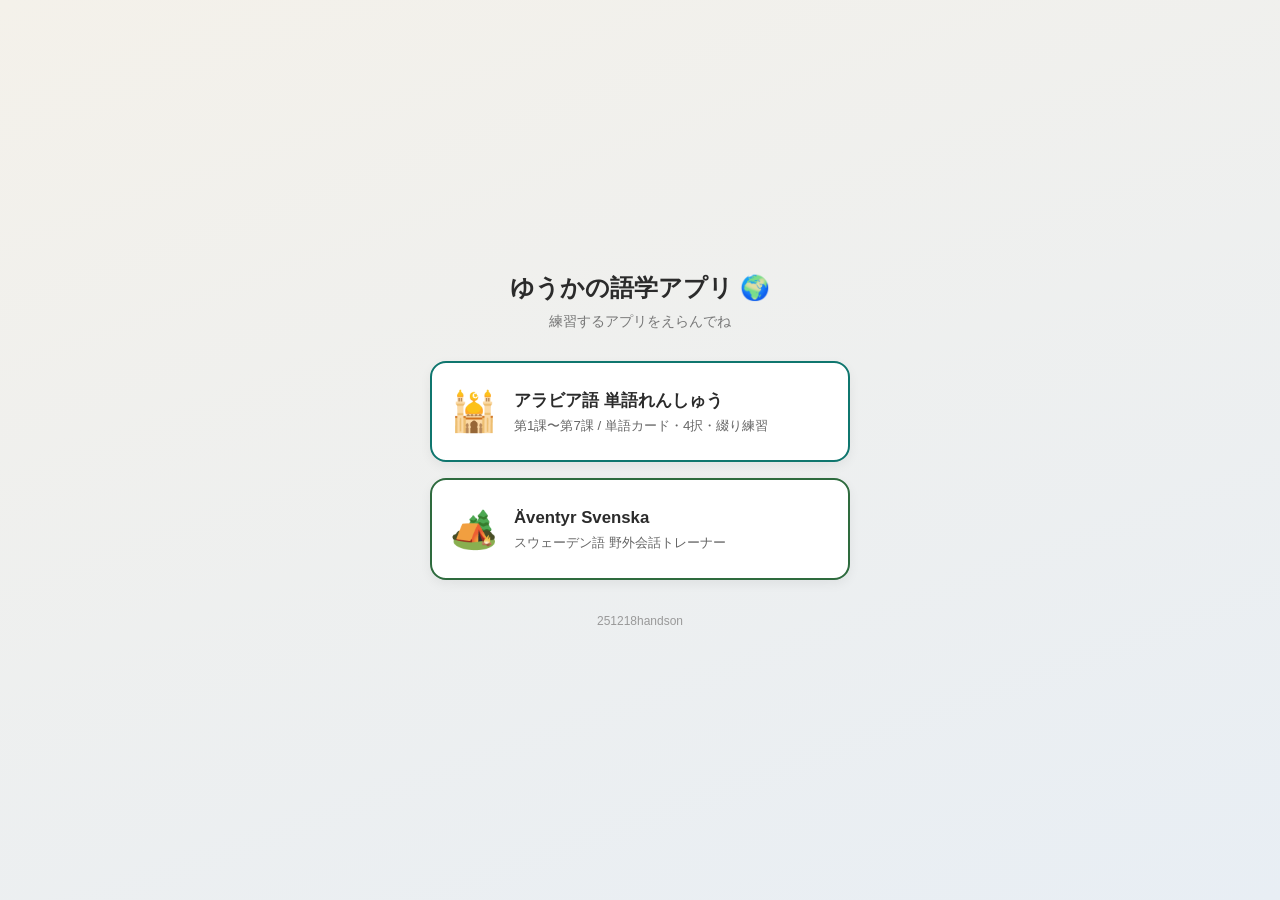
==== commit f961c038: "アプリを共存できる構成に整理(ポータル + arabic/ + svenska/) - アラビア語アプリを arabic/ に移動 - スウェーデン語会話アプリ(PR #2 のブランチ)を svens" ====
--- a/index.html
+++ b/index.html
@@ -2,151 +2,57 @@
 <html lang="ja">
 <head>
 <meta charset="UTF-8">
-<meta name="viewport" content="width=device-width, initial-scale=1.0, user-scalable=no">
-<title>アラビア語 単語れんしゅう</title>
-<link rel="preconnect" href="https://fonts.googleapis.com">
-<link rel="preconnect" href="https://fonts.gstatic.com" crossorigin>
-<link href="https://fonts.googleapis.com/css2?family=Noto+Naskh+Arabic:wght@400;700&family=Noto+Sans+JP:wght@400;700&display=swap" rel="stylesheet">
-<link rel="stylesheet" href="style.css">
+<meta name="viewport" content="width=device-width, initial-scale=1.0">
+<title>ゆうかの語学アプリ</title>
+<style>
+  * { box-sizing: border-box; margin: 0; padding: 0; -webkit-tap-highlight-color: transparent; }
+  body {
+    font-family: "Noto Sans JP", "Hiragino Sans", sans-serif;
+    background: linear-gradient(160deg, #f4f1ea 0%, #e8eef4 100%);
+    color: #2b2b2b;
+    min-height: 100vh;
+    display: flex; flex-direction: column; align-items: center; justify-content: center;
+    padding: 24px 16px;
+    line-height: 1.6;
+  }
+  h1 { font-size: 1.5rem; margin-bottom: 4px; text-align: center; }
+  .tagline { color: #777; font-size: 0.85rem; margin-bottom: 28px; text-align: center; }
+  .apps { width: 100%; max-width: 420px; display: grid; gap: 16px; }
+  .app-card {
+    display: flex; align-items: center; gap: 16px;
+    background: #fff;
+    border: 2px solid #e2ddd0;
+    border-radius: 16px;
+    padding: 18px;
+    text-decoration: none;
+    color: inherit;
+    box-shadow: 0 4px 12px rgba(0,0,0,0.06);
+    transition: transform 0.1s;
+  }
+  .app-card:active { transform: scale(0.98); }
+  .app-icon { font-size: 2.4rem; }
+  .app-card b { font-size: 1.05rem; }
+  .app-card small { color: #666; display: block; }
+  .app-card.arabic { border-color: #0f766e; }
+  .app-card.svenska { border-color: #2e6b3e; }
+  footer { margin-top: 32px; font-size: 0.75rem; color: #999; }
+</style>
 </head>
 <body>
-
-<!-- ホーム画面 -->
-<section id="screen-home" class="screen active">
-  <header class="app-header">
-    <h1>アラビア語 単語れんしゅう</h1>
-    <p class="subtitle">第1課〜第7課(試験範囲)</p>
-  </header>
-
-  <div class="panel">
-    <h2>出題する課</h2>
-    <div id="lesson-filter" class="lesson-filter"></div>
-    <div class="filter-actions">
-      <button class="mini-btn" id="btn-all-lessons">全部えらぶ</button>
-      <button class="mini-btn" id="btn-no-lessons">全部はずす</button>
-    </div>
-  </div>
-
-  <div class="panel">
-    <h2>オプション</h2>
-    <label class="opt-row">
-      <span>方向(カード・4択)</span>
-      <select id="opt-direction">
-        <option value="ja2ar">日本語 → アラビア語</option>
-        <option value="ar2ja">アラビア語 → 日本語</option>
-      </select>
-    </label>
-    <label class="opt-row">
-      <span>読み(カタカナ)を表示</span>
-      <input type="checkbox" id="opt-kana" checked>
-    </label>
-    <label class="opt-row">
-      <span>苦手な単語だけ出題 <span id="weak-count" class="weak-badge"></span></span>
-      <input type="checkbox" id="opt-weak-only">
-    </label>
-    <button class="mini-btn danger" id="btn-reset-weak">苦手リストをリセット</button>
-  </div>
-
-  <div class="panel mode-panel">
-    <h2>モードをえらぶ</h2>
-    <button class="mode-btn" data-mode="card">
-      <span class="mode-icon">🃏</span>
-      <span><b>単語カード</b><br><small>めくって覚える(日⇄亜)</small></span>
-    </button>
-    <button class="mode-btn" data-mode="choice">
-      <span class="mode-icon">✅</span>
-      <span><b>4択クイズ</b><br><small>ウォームアップに</small></span>
-    </button>
-    <button class="mode-btn main" data-mode="spell">
-      <span class="mode-icon">⌨️</span>
-      <span><b>綴り(スペル)練習</b><br><small>日本語を見てアラビア語を綴る</small></span>
-    </button>
-  </div>
-
-  <p class="note">※間違えた単語は自動で「苦手リスト」に入ります。</p>
-</section>
-
-<!-- 単語カード画面 -->
-<section id="screen-card" class="screen">
-  <div class="quiz-header">
-    <button class="mini-btn" data-action="quit">← やめる</button>
-    <span id="card-progress" class="progress"></span>
-  </div>
-  <div id="flashcard" class="flashcard">
-    <div id="card-front" class="card-face"></div>
-    <div id="card-back" class="card-face back hidden"></div>
-    <p class="tap-hint" id="card-hint">タップしてめくる</p>
-  </div>
-  <div class="card-actions">
-    <button class="big-btn ng" id="btn-card-ng">まだ 😅</button>
-    <button class="big-btn ok" id="btn-card-ok">覚えた 🎉</button>
-  </div>
-</section>
-
-<!-- 4択クイズ画面 -->
-<section id="screen-choice" class="screen">
-  <div class="quiz-header">
-    <button class="mini-btn" data-action="quit">← やめる</button>
-    <span id="choice-progress" class="progress"></span>
-  </div>
-  <div class="prompt-box">
-    <p class="prompt-label" id="choice-label"></p>
-    <p class="prompt-main" id="choice-prompt"></p>
-    <p class="prompt-sub" id="choice-kana"></p>
-  </div>
-  <div id="choice-options" class="choice-options"></div>
-  <div id="choice-feedback" class="feedback hidden"></div>
-  <button class="big-btn next hidden" id="btn-choice-next">次へ →</button>
-</section>
-
-<!-- 綴り練習画面 -->
-<section id="screen-spell" class="screen">
-  <div class="quiz-header">
-    <button class="mini-btn" data-action="quit">← やめる</button>
-    <span id="spell-progress" class="progress"></span>
-  </div>
-  <div class="prompt-box">
-    <p class="prompt-label">アラビア語で綴ってみよう</p>
-    <p class="prompt-main small" id="spell-prompt"></p>
-    <p class="prompt-sub">
-      <button class="mini-btn" id="btn-spell-hint">💡 読みヒント</button>
-      <span id="spell-kana" class="hidden"></span>
-    </p>
-  </div>
-
-  <div id="spell-input" class="spell-input" dir="rtl"><span class="placeholder">下のキーボードで入力</span></div>
-
-  <div id="spell-feedback" class="feedback hidden"></div>
-
-  <div id="spell-keyboard" class="keyboard"></div>
-
-  <div class="spell-actions">
-    <button class="big-btn ghost" id="btn-spell-giveup">答えを見る</button>
-    <button class="big-btn ok" id="btn-spell-check">判定する ✔</button>
-    <button class="big-btn next hidden" id="btn-spell-next">次へ →</button>
-  </div>
-</section>
-
-<!-- 結果画面 -->
-<section id="screen-result" class="screen">
-  <header class="app-header">
-    <h1>けっか発表 🎊</h1>
-  </header>
-  <div class="panel result-panel">
-    <p id="result-score" class="result-score"></p>
-    <p id="result-message" class="result-message"></p>
-  </div>
-  <div class="panel" id="result-wrong-panel">
-    <h2>間違えた単語</h2>
-    <ul id="result-wrong-list" class="wrong-list"></ul>
-  </div>
-  <div class="card-actions">
-    <button class="big-btn ng hidden" id="btn-retry-wrong">間違えたものだけ もう一度</button>
-    <button class="big-btn ok" id="btn-go-home">ホームへ</button>
-  </div>
-</section>
-
-<script src="data.js"></script>
-<script src="app.js"></script>
+  <h1>ゆうかの語学アプリ 🌍</h1>
+  <p class="tagline">練習するアプリをえらんでね</p>
+  <nav class="apps">
+    <a class="app-card arabic" href="arabic/">
+      <span class="app-icon">🕌</span>
+      <span><b>アラビア語 単語れんしゅう</b>
+      <small>第1課〜第7課 / 単語カード・4択・綴り練習</small></span>
+    </a>
+    <a class="app-card svenska" href="svenska/">
+      <span class="app-icon">🏕️</span>
+      <span><b>Äventyr Svenska</b>
+      <small>スウェーデン語 野外会話トレーナー</small></span>
+    </a>
+  </nav>
+  <footer>251218handson</footer>
 </body>
 </html>
